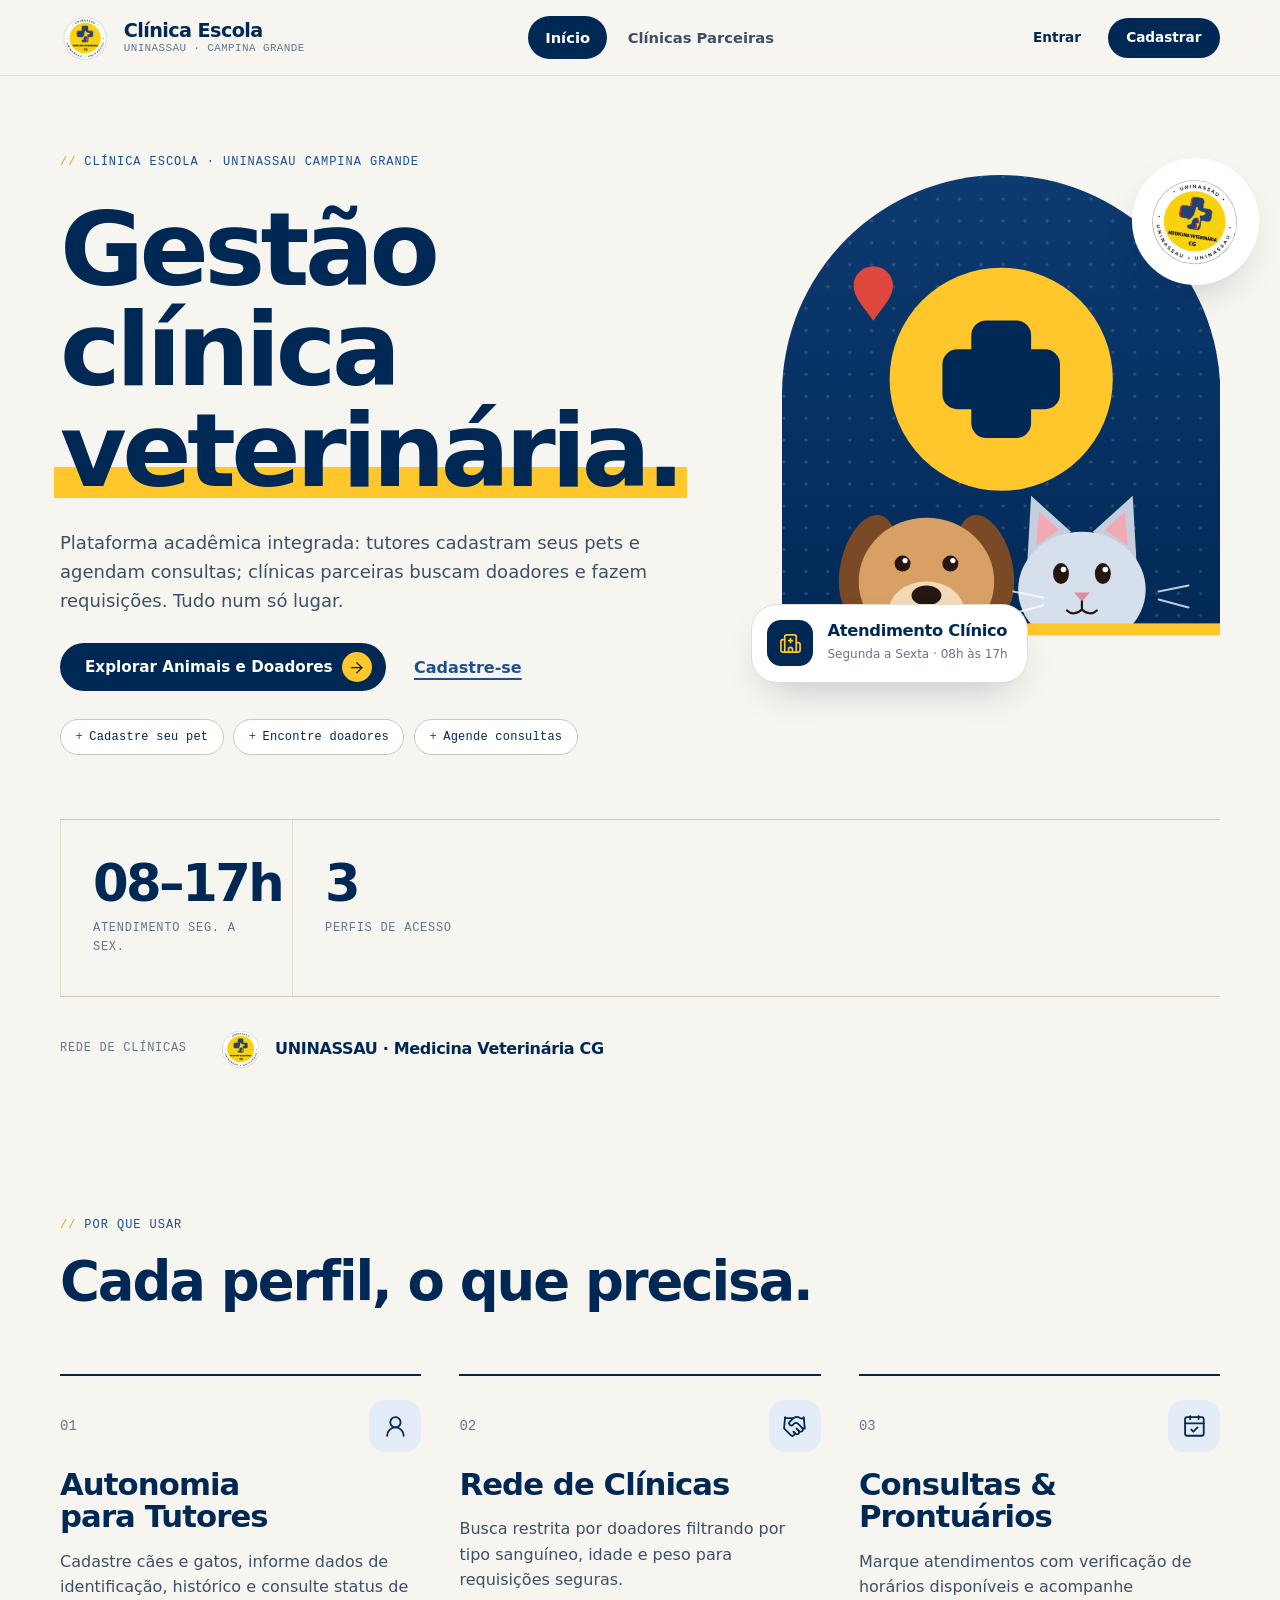
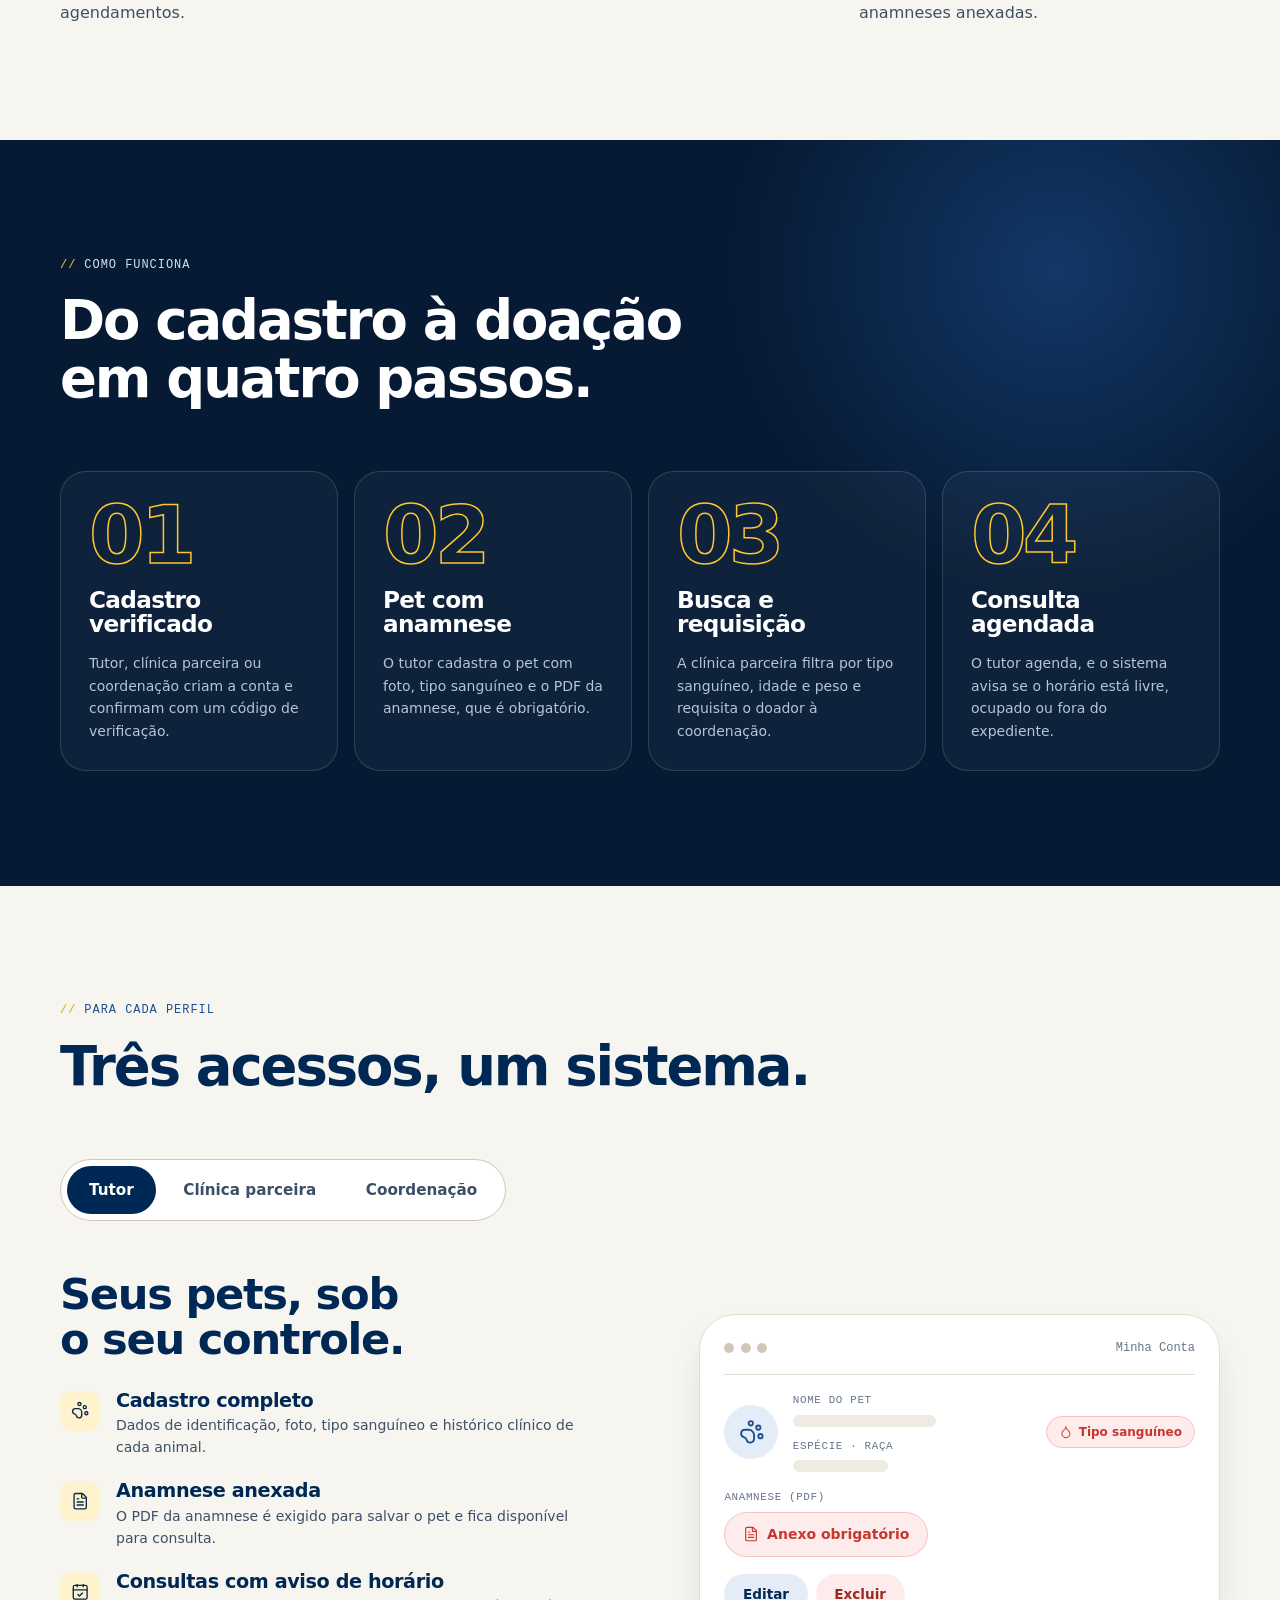
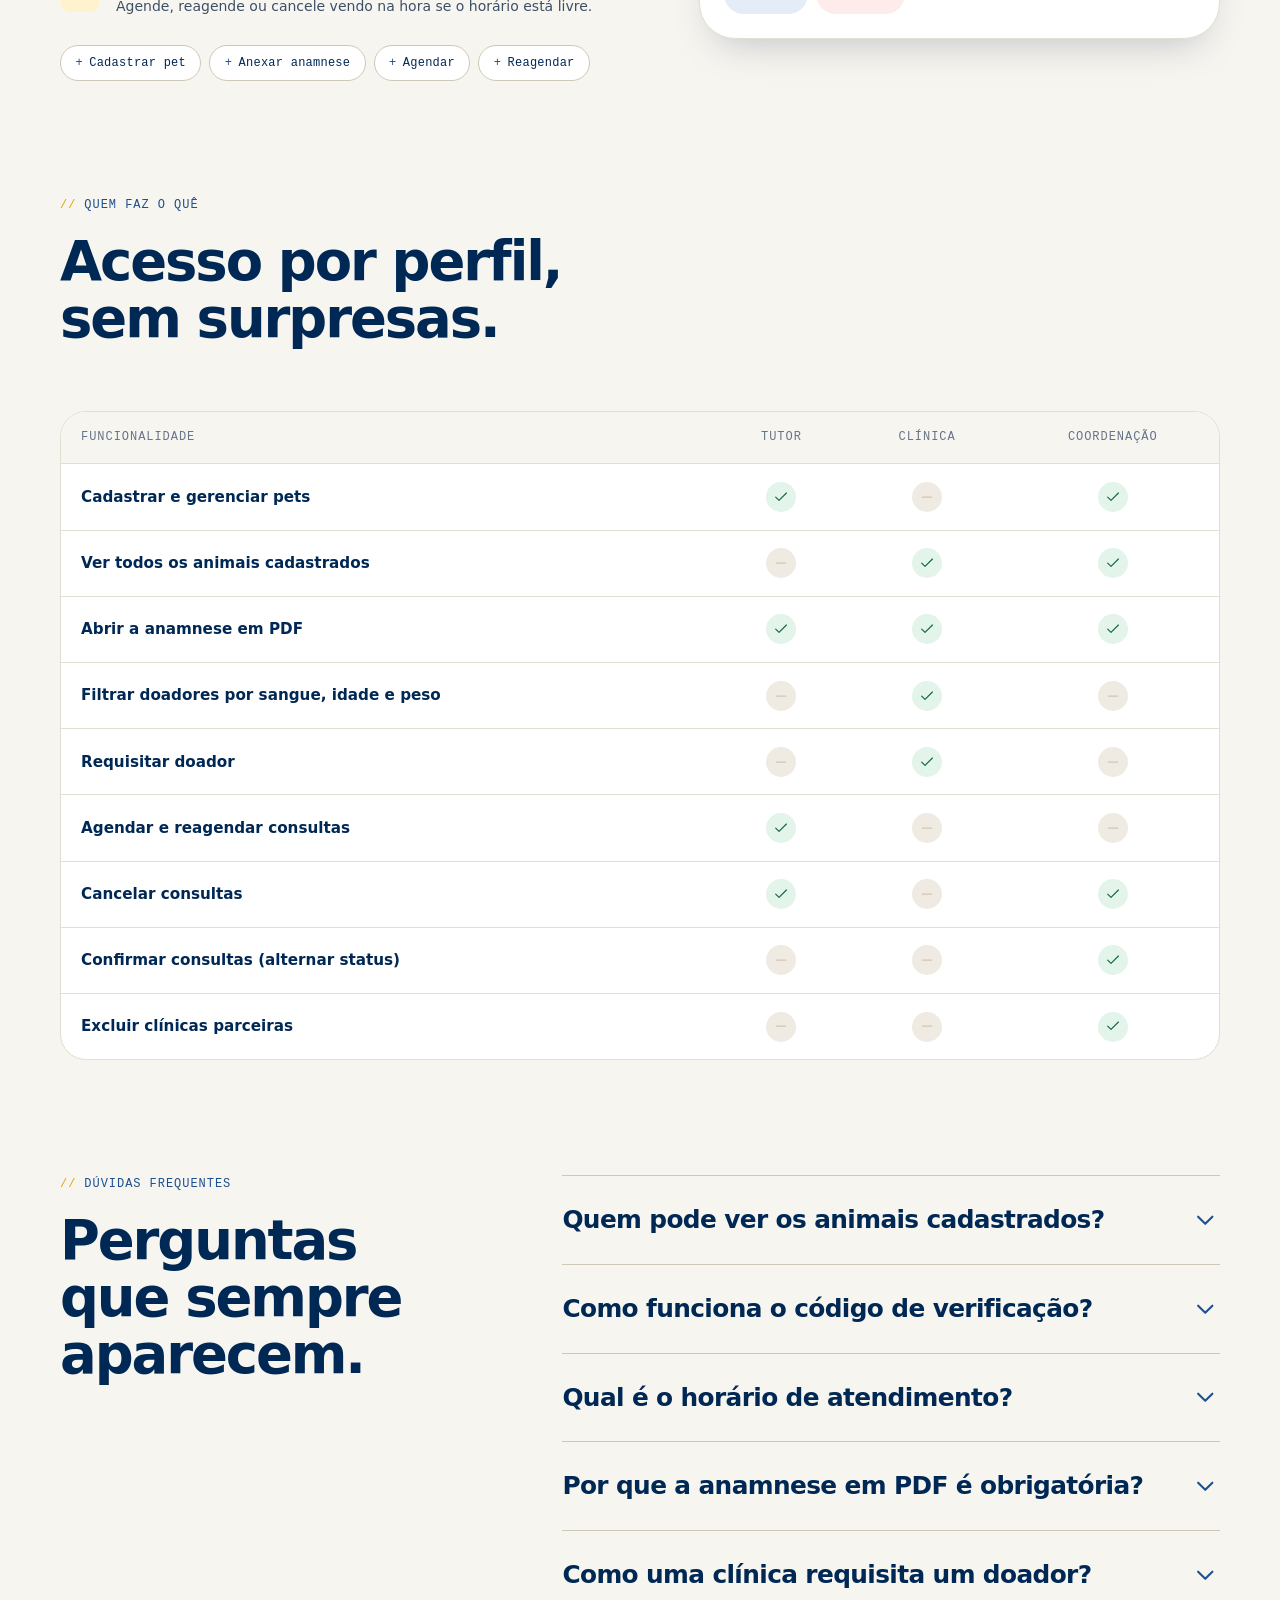
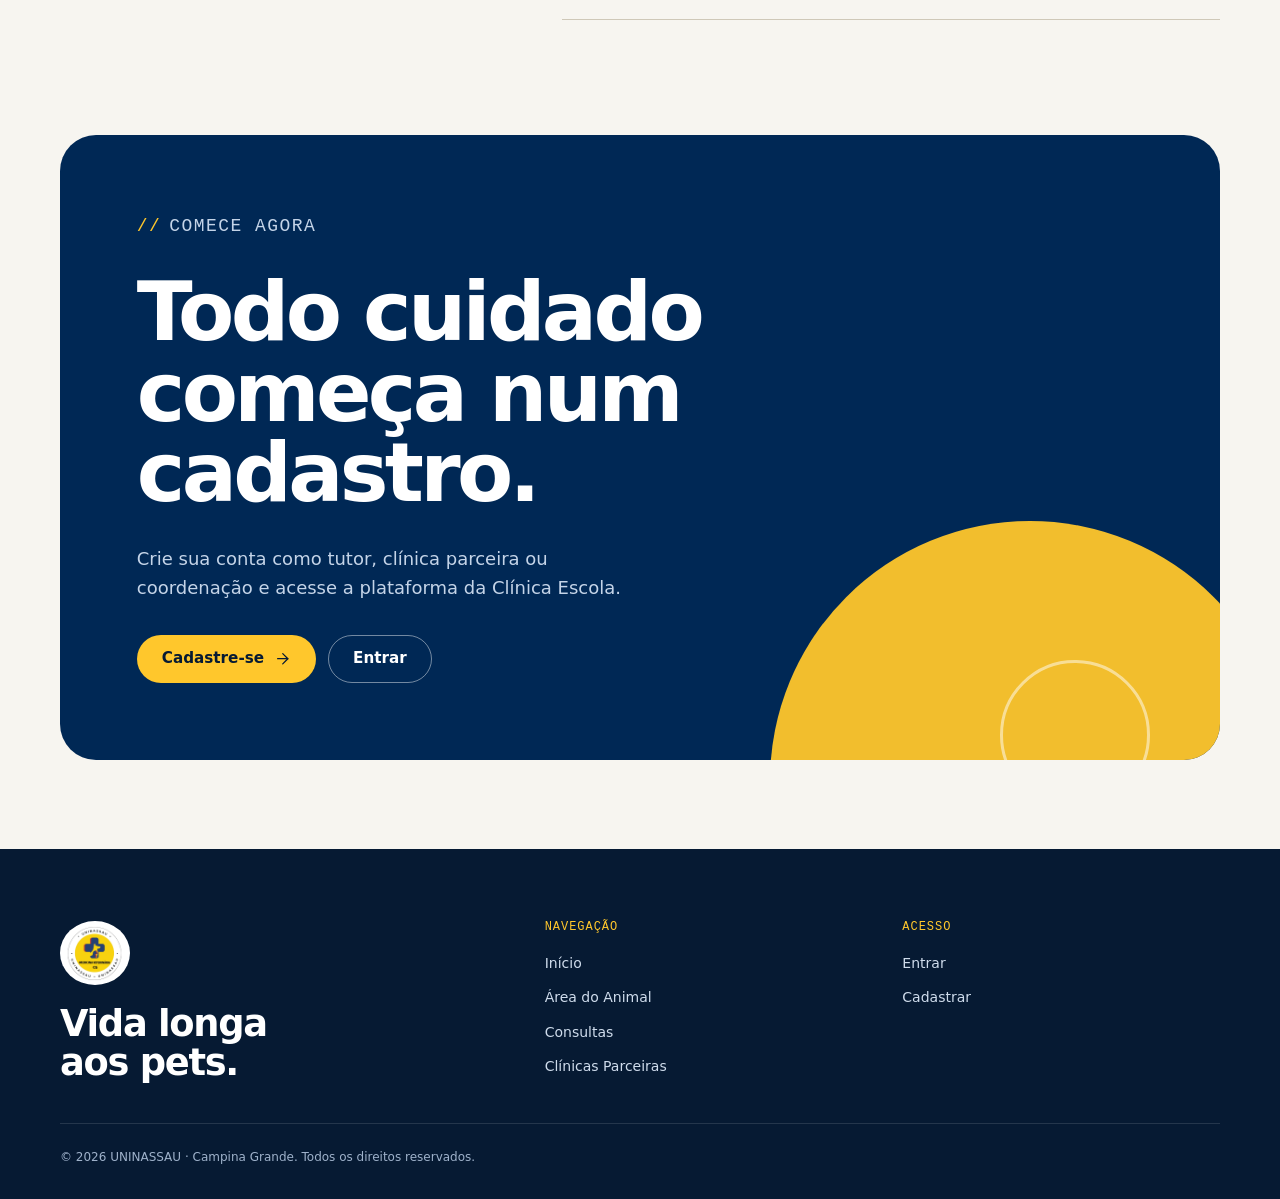
==== Hemo_vet2.0/index.html @ 92ac3ccb "commit definitivo de desing desing definitivo" ====
<!DOCTYPE html>
<html lang="pt-BR">
<head>
    <meta charset="UTF-8">
    <meta name="viewport" content="width=device-width, initial-scale=1.0">
    <title>Clínica Escola UNINASSAU · Gestão Clínica Veterinária</title>
    <meta name="description" content="Plataforma acadêmica da Clínica Escola UNINASSAU Campina Grande: cadastro de pets, rede de doadores, clínicas parceiras e consultas.">
    <link rel="icon" href="assets/logo-clinica.png" type="image/png">
    <link rel="preload" href="fonts/bricolage-grotesque-latin-wght-normal.woff2" as="font" type="font/woff2" crossorigin>
    <link rel="preload" href="fonts/figtree-latin-wght-normal.woff2" as="font" type="font/woff2" crossorigin>
    <link rel="stylesheet" href="css/tokens.css">
    <link rel="stylesheet" href="css/base.css">
    <link rel="stylesheet" href="css/components.css">
    <link rel="stylesheet" href="css/pages.css">
</head>
<body>
<svg xmlns="http://www.w3.org/2000/svg" class="sprite" aria-hidden="true" focusable="false" style="position:absolute;width:0;height:0;overflow:hidden">
<symbol id="i-menu" viewBox="0 0 24 24"><path d="M4 5h16" /> <path d="M4 12h16" /> <path d="M4 19h16" /></symbol>
<symbol id="i-x" viewBox="0 0 24 24"><path d="M18 6 6 18" /> <path d="m6 6 12 12" /></symbol>
<symbol id="i-arrow-right" viewBox="0 0 24 24"><path d="M5 12h14" /> <path d="m12 5 7 7-7 7" /></symbol>
<symbol id="i-arrow-up-right" viewBox="0 0 24 24"><path d="M7 7h10v10" /> <path d="M7 17 17 7" /></symbol>
<symbol id="i-user-round" viewBox="0 0 24 24"><circle cx="12" cy="8" r="5" /> <path d="M20 21a8 8 0 0 0-16 0" /></symbol>
<symbol id="i-paw-print" viewBox="0 0 24 24"><circle cx="11" cy="4" r="2" /> <circle cx="18" cy="8" r="2" /> <circle cx="20" cy="16" r="2" /> <path d="M9 10a5 5 0 0 1 5 5v3.5a3.5 3.5 0 0 1-6.84 1.045Q6.52 17.48 4.46 16.84A3.5 3.5 0 0 1 5.5 10Z" /></symbol>
<symbol id="i-droplet" viewBox="0 0 24 24"><path d="M12 22a7 7 0 0 0 7-7c0-2-1-3.9-3-5.5s-3.5-4-4-6.5c-.5 2.5-2 4.9-4 6.5C6 11.1 5 13 5 15a7 7 0 0 0 7 7z" /></symbol>
<symbol id="i-calendar-check" viewBox="0 0 24 24"><path d="M8 2v3" /> <path d="M16 2v3" /> <rect x="3" y="3" width="18" height="18" rx="2" /> <path d="M3 9h18" /> <path d="m9 15 2 2 4-4" /></symbol>
<symbol id="i-calendar-plus" viewBox="0 0 24 24"><path d="M16 18h6" /> <path d="M16 2v3" /> <path d="M19 15v6" /> <path d="M21 11.5V5a2 2 0 00-2-2H5a2 2 0 00-2 2v14a2 2 0 002 2h8.3" /> <path d="M3 9h18" /> <path d="M8 2v3" /></symbol>
<symbol id="i-calendar-x" viewBox="0 0 24 24"><path d="M8 2v3" /> <path d="M16 2v3" /> <rect x="3" y="3" width="18" height="18" rx="2" /> <path d="M3 9h18" /> <path d="m14 13-4 4" /> <path d="m10 13 4 4" /></symbol>
<symbol id="i-clock" viewBox="0 0 24 24"><circle cx="12" cy="12" r="10" /> <path d="M12 6v6l4 2" /></symbol>
<symbol id="i-circle-check" viewBox="0 0 24 24"><circle cx="12" cy="12" r="10" /> <path d="m16 9-5.5 5.5L8 12" /></symbol>
<symbol id="i-triangle-alert" viewBox="0 0 24 24"><path d="m21.73 18-8-14a2 2 0 0 0-3.48 0l-8 14A2 2 0 0 0 4 21h16a2 2 0 0 0 1.73-3" /> <path d="M12 9v4" /> <path d="M12 17h.01" /></symbol>
<symbol id="i-file-text" viewBox="0 0 24 24"><path d="M6 22a2 2 0 0 1-2-2V4a2 2 0 0 1 2-2h8a2.4 2.4 0 0 1 1.704.706l3.588 3.588A2.4 2.4 0 0 1 20 8v12a2 2 0 0 1-2 2z" /> <path d="M14 2v5a1 1 0 0 0 1 1h5" /> <path d="M10 9H8" /> <path d="M16 13H8" /> <path d="M16 17H8" /></symbol>
<symbol id="i-search" viewBox="0 0 24 24"><path d="m21 21-4.34-4.34" /> <circle cx="11" cy="11" r="8" /></symbol>
<symbol id="i-send" viewBox="0 0 24 24"><path d="M14.536 21.686a.5.5 0 0 0 .937-.024l6.5-19a.496.496 0 0 0-.635-.635l-19 6.5a.5.5 0 0 0-.024.937l7.93 3.18a2 2 0 0 1 1.112 1.11z" /> <path d="m21.854 2.147-10.94 10.939" /></symbol>
<symbol id="i-plus" viewBox="0 0 24 24"><path d="M5 12h14" /> <path d="M12 5v14" /></symbol>
<symbol id="i-trash-2" viewBox="0 0 24 24"><path d="M10 11v6" /> <path d="M14 11v6" /> <path d="M19 6v14a2 2 0 0 1-2 2H7a2 2 0 0 1-2-2V6" /> <path d="M3 6h18" /> <path d="M8 6V4a2 2 0 0 1 2-2h4a2 2 0 0 1 2 2v2" /></symbol>
<symbol id="i-pencil" viewBox="0 0 24 24"><path d="M21.174 6.812a1 1 0 0 0-3.986-3.987L3.842 16.174a2 2 0 0 0-.5.83l-1.321 4.352a.5.5 0 0 0 .623.622l4.353-1.32a2 2 0 0 0 .83-.497z" /> <path d="m15 5 4 4" /></symbol>
<symbol id="i-building-2" viewBox="0 0 24 24"><path d="M10 12h4" /> <path d="M10 8h4" /> <path d="M14 21v-3a2 2 0 0 0-4 0v3" /> <path d="M6 10H4a2 2 0 0 0-2 2v7a2 2 0 0 0 2 2h16a2 2 0 0 0 2-2V9a2 2 0 0 0-2-2h-2" /> <path d="M6 21V5a2 2 0 0 1 2-2h8a2 2 0 0 1 2 2v16" /></symbol>
<symbol id="i-stethoscope" viewBox="0 0 24 24"><path d="M11 2v2" /> <path d="M5 2v2" /> <path d="M5 3H4a2 2 0 0 0-2 2v4a6 6 0 0 0 12 0V5a2 2 0 0 0-2-2h-1" /> <path d="M8 15a6 6 0 0 0 12 0v-3" /> <circle cx="20" cy="10" r="2" /></symbol>
<symbol id="i-shield-check" viewBox="0 0 24 24"><path d="M20 13c0 5-3.5 7.5-7.66 8.95a1 1 0 0 1-.67-.01C7.5 20.5 4 18 4 13V6a1 1 0 0 1 1-1c2 0 4.5-1.2 6.24-2.72a1.17 1.17 0 0 1 1.52 0C14.51 3.81 17 5 19 5a1 1 0 0 1 1 1z" /> <path d="m9 12 2 2 4-4" /></symbol>
<symbol id="i-lock" viewBox="0 0 24 24"><rect width="18" height="11" x="3" y="11" rx="2" ry="2" /> <path d="M7 11V7a5 5 0 0 1 10 0v4" /></symbol>
<symbol id="i-info" viewBox="0 0 24 24"><circle cx="12" cy="12" r="10" /> <path d="M12 16v-4" /> <path d="M12 8h.01" /></symbol>
<symbol id="i-map-pin" viewBox="0 0 24 24"><path d="M20 10c0 4.993-5.539 10.193-7.399 11.799a1 1 0 0 1-1.202 0C9.539 20.193 4 14.993 4 10a8 8 0 0 1 16 0" /> <circle cx="12" cy="10" r="3" /></symbol>
<symbol id="i-phone" viewBox="0 0 24 24"><path d="M13.832 16.568a1 1 0 0 0 1.213-.303l.355-.465A2 2 0 0 1 17 15h3a2 2 0 0 1 2 2v3a2 2 0 0 1-2 2A18 18 0 0 1 2 4a2 2 0 0 1 2-2h3a2 2 0 0 1 2 2v3a2 2 0 0 1-.8 1.6l-.468.351a1 1 0 0 0-.292 1.233 14 14 0 0 0 6.392 6.384" /></symbol>
<symbol id="i-mail" viewBox="0 0 24 24"><path d="m22 7-8.991 5.727a2 2 0 0 1-2.009 0L2 7" /> <rect x="2" y="4" width="20" height="16" rx="2" /></symbol>
<symbol id="i-id-card" viewBox="0 0 24 24"><path d="M13 19a4 4 0 00-8 0" /> <path d="M16 10h2" /> <path d="M16 14h2" /> <circle cx="9" cy="12" r="3" /> <rect x="2" y="5" width="20" height="14" rx="2" /></symbol>
<symbol id="i-test-tube" viewBox="0 0 24 24"><path d="M14.5 2v17.5c0 1.4-1.1 2.5-2.5 2.5c-1.4 0-2.5-1.1-2.5-2.5V2" /> <path d="M8.5 2h7" /> <path d="M14.5 16h-5" /></symbol>
<symbol id="i-clipboard-list" viewBox="0 0 24 24"><rect width="8" height="4" x="8" y="2" rx="1" ry="1" /> <path d="M16 4h2a2 2 0 0 1 2 2v14a2 2 0 0 1-2 2H6a2 2 0 0 1-2-2V6a2 2 0 0 1 2-2h2" /> <path d="M12 11h4" /> <path d="M12 16h4" /> <path d="M8 11h.01" /> <path d="M8 16h.01" /></symbol>
<symbol id="i-check" viewBox="0 0 24 24"><path d="M20 6 9 17l-5-5" /></symbol>
<symbol id="i-chevron-down" viewBox="0 0 24 24"><path d="m6 9 6 6 6-6" /></symbol>
<symbol id="i-heart-pulse" viewBox="0 0 24 24"><path d="M2 9.5a5.5 5.5 0 0 1 9.591-3.676.56.56 0 0 0 .818 0A5.49 5.49 0 0 1 22 9.5c0 2.29-1.5 4-3 5.5l-5.492 5.313a2 2 0 0 1-3 .019L5 15c-1.5-1.5-3-3.2-3-5.5" /> <path d="M3.22 13H9.5l.5-1 2 4.5 2-7 1.5 3.5h5.27" /></symbol>
<symbol id="i-handshake" viewBox="0 0 24 24"><path d="m11 17 2 2a1 1 0 1 0 3-3" /> <path d="m14 14 2.5 2.5a1 1 0 1 0 3-3l-3.88-3.88a3 3 0 0 0-4.24 0l-.88.88a1 1 0 1 1-3-3l2.81-2.81a5.79 5.79 0 0 1 7.06-.87l.47.28a2 2 0 0 0 1.42.25L21 4" /> <path d="m21 3 1 11h-2" /> <path d="M3 3 2 14l6.5 6.5a1 1 0 1 0 3-3" /> <path d="M3 4h8" /></symbol>
<symbol id="i-minus" viewBox="0 0 24 24"><path d="M5 12h14" /></symbol>
<symbol id="i-user-round-cog" viewBox="0 0 24 24"><path d="m14.305 19.53.923-.382" /> <path d="m15.228 16.852-.923-.383" /> <path d="m16.852 15.228-.383-.923" /> <path d="m16.852 20.772-.383.924" /> <path d="m19.148 15.228.383-.923" /> <path d="m19.53 21.696-.382-.924" /> <path d="M2 21a8 8 0 0 1 10.434-7.62" /> <path d="m20.772 16.852.924-.383" /> <path d="m20.772 19.148.924.383" /> <circle cx="10" cy="8" r="5" /> <circle cx="18" cy="18" r="3" /></symbol>
<symbol id="i-hospital" viewBox="0 0 24 24"><path d="M12 7v4" /> <path d="M14 21v-3a2 2 0 0 0-4 0v3" /> <path d="M14 9h-4" /> <path d="M18 11h2a2 2 0 0 1 2 2v6a2 2 0 0 1-2 2H4a2 2 0 0 1-2-2v-9a2 2 0 0 1 2-2h2" /> <path d="M18 21V5a2 2 0 0 0-2-2H8a2 2 0 0 0-2 2v16" /></symbol>
</svg>
    <a class="skip-link" href="#conteudo">Ir para o conteúdo</a>

    <!-- ===================== HEADER ===================== -->
    <header class="site-header">
        <div class="container header-inner">
            <button class="brand" onclick="switchTab('home')" aria-label="Clínica Escola UNINASSAU — ir para o início">
                <img src="assets/logo-clinica.png" alt="Logo UNINASSAU Medicina Veterinária CG">
                <span class="brand__text">
                    <strong>Clínica Escola</strong>
                    <small>UNINASSAU · Campina Grande</small>
                </span>
            </button>

            <nav class="main-nav" aria-label="Principal">
                <button onclick="switchTab('home')" id="nav-home" class="nav-btn is-active">Início</button>
                <button onclick="switchTab('animals')" id="nav-animals" class="nav-btn">Área do Animal</button>
                <button onclick="switchTab('tutor-area')" id="nav-tutor-area" class="nav-btn hidden">Minha Conta (Tutor)</button>
                <button onclick="switchTab('appointments')" id="nav-appointments" class="nav-btn">Consultas</button>
                <button onclick="switchTab('clinics')" id="nav-clinics" class="nav-btn">Clínicas Parceiras</button>
            </nav>

            <div class="header-actions">
                <div id="auth-nav-area" class="auth-area">
                    <button onclick="openModal('login-select-modal')" class="btn btn--ghost btn--sm">Entrar</button>
                    <button onclick="openModal('signup-select-modal')" class="btn btn--dark btn--sm auth-signup">Cadastrar</button>
                </div>
                <button onclick="toggleMobileMenu()" class="menu-toggle" aria-label="Abrir menu" aria-controls="mobile-menu">
                    <svg class="icon"><use href="#i-menu"/></svg>
                </button>
            </div>
        </div>

    </header>

    <div id="mobile-menu" class="mobile-menu hidden">
        <button data-tab="home" onclick="switchTab('home'); toggleMobileMenu()" class="mobile-link is-active">Início</button>
        <button data-tab="animals" id="mobile-nav-animals" onclick="switchTab('animals'); toggleMobileMenu()" class="mobile-link">Área do Animal</button>
        <button data-tab="tutor-area" id="mobile-nav-tutor" onclick="switchTab('tutor-area'); toggleMobileMenu()" class="mobile-link hidden">Minha Conta (Tutor)</button>
        <button data-tab="appointments" id="mobile-nav-appointments" onclick="switchTab('appointments'); toggleMobileMenu()" class="mobile-link">Consultas</button>
        <button data-tab="clinics" onclick="switchTab('clinics'); toggleMobileMenu()" class="mobile-link">Clínicas Parceiras</button>
    </div>

    <main id="conteudo">

        <!-- ===================== HOME ===================== -->
        <section id="tab-home" class="tab-content fade-in">

            <div class="hero">
                <div class="container hero__grid">
                    <div class="hero__copy">
                        <p class="eyebrow">Clínica Escola · UNINASSAU Campina Grande</p>
                        <h1 class="display">Gestão clínica <em>veterinária.</em></h1>
                        <p class="lead">Plataforma acadêmica integrada: tutores cadastram seus pets e agendam consultas; clínicas parceiras buscam doadores e fazem requisições. Tudo num só lugar.</p>
                        <div class="hero__actions">
                            <button onclick="switchTab('animals')" class="btn btn--dark">
                                Explorar Animais e Doadores
                                <span class="btn__arrow"><svg class="icon"><use href="#i-arrow-right"/></svg></span>
                            </button>
                            <button onclick="openModal('signup-select-modal')" class="link-btn">Cadastre-se</button>
                        </div>
                        <div class="hero__chips" aria-label="O que você pode fazer">
                            <span class="chip chip--plus">Cadastre seu pet</span>
                            <span class="chip chip--plus">Encontre doadores</span>
                            <span class="chip chip--plus">Agende consultas</span>
                        </div>
                    </div>

                    <div class="hero-art" aria-hidden="true">
                        <svg class="hero-art__svg" viewBox="0 0 440 560" xmlns="http://www.w3.org/2000/svg">
                            <defs>
                                <linearGradient id="g-arch" x1="0" y1="0" x2="0" y2="1">
                                    <stop offset="0" stop-color="#0d3a70"/>
                                    <stop offset="1" stop-color="#002855"/>
                                </linearGradient>
                                <pattern id="p-dots" width="22" height="22" patternUnits="userSpaceOnUse">
                                    <circle cx="2" cy="2" r="1.6" fill="#ffffff" fill-opacity="0.16"/>
                                </pattern>
                                <clipPath id="c-arch"><path d="M0 560V220a220 220 0 0 1 440 0v340z"/></clipPath>
                            </defs>
                            <g clip-path="url(#c-arch)">
                                <rect width="440" height="500" fill="url(#g-arch)"/>
                                <rect width="440" height="500" fill="url(#p-dots)"/>
                                <circle cx="220" cy="205" r="112" fill="#ffc72c"/>
                                <rect x="190" y="146" width="60" height="118" rx="15" fill="#002855"/>
                                <rect x="161" y="175" width="118" height="60" rx="15" fill="#002855"/>
                                <path d="M64 96c-9-14-22-26-22-39a22 22 0 0 1 44 0c0 13-13 25-22 39z" fill="#e0483d" transform="translate(34 60) scale(.9)"/>
                                <!-- cachorro -->
                                <ellipse cx="86" cy="392" rx="27" ry="52" fill="#7a4a26" transform="rotate(14 86 392)"/>
                                <ellipse cx="204" cy="392" rx="27" ry="52" fill="#7a4a26" transform="rotate(-14 204 392)"/>
                                <ellipse cx="145" cy="408" rx="68" ry="64" fill="#d9a066"/>
                                <ellipse cx="145" cy="438" rx="38" ry="30" fill="#f4d9b6"/>
                                <ellipse cx="145" cy="422" rx="15" ry="10" fill="#241610"/>
                                <circle cx="121" cy="390" r="8" fill="#241610"/><circle cx="169" cy="390" r="8" fill="#241610"/>
                                <circle cx="123.5" cy="387" r="2.6" fill="#fff"/><circle cx="171.5" cy="387" r="2.6" fill="#fff"/>
                                <!-- gato -->
                                <path d="M246 392l4-70 40 36z" fill="#c4cedd"/>
                                <path d="M356 392l-4-70-40 36z" fill="#c4cedd"/>
                                <path d="M255 372l3-34 20 18z" fill="#f2a9b4"/>
                                <path d="M347 372l-3-34-20 18z" fill="#f2a9b4"/>
                                <ellipse cx="301" cy="416" rx="64" ry="58" fill="#d6dfec"/>
                                <ellipse cx="280" cy="400" rx="8" ry="10.5" fill="#241610"/><ellipse cx="322" cy="400" rx="8" ry="10.5" fill="#241610"/>
                                <circle cx="282.5" cy="396" r="2.8" fill="#fff"/><circle cx="324.5" cy="396" r="2.8" fill="#fff"/>
                                <path d="M293 419h16l-8 9z" fill="#e58a98"/>
                                <path d="M301 428v8m0 0c-5 5-11 5-15 1m15-1c5 5 11 5 15 1" stroke="#241610" stroke-width="2.2" fill="none" stroke-linecap="round"/>
                                <path d="M262 424l-30-6m30 14l-30 8m146-22l30-6m-30 14l30 8" stroke="#fff" stroke-opacity=".75" stroke-width="2" stroke-linecap="round"/>
                                <!-- balcão -->
                                <rect x="0" y="456" width="440" height="104" fill="#f7f5f0"/>
                                <rect x="0" y="450" width="440" height="12" fill="#ffc72c"/>
                            </g>
                        </svg>
                        <div class="hero-art__seal"><img src="assets/logo-clinica.png" alt=""></div>
                        <div class="hero-art__card">
                            <span class="icon-box"><svg class="icon"><use href="#i-hospital"/></svg></span>
                            <div>
                                <strong>Atendimento Clínico</strong>
                                <span>Segunda a Sexta · 08h às 17h</span>
                            </div>
                        </div>
                    </div>
                </div>
            </div>

            <div class="container">
                <div id="home-stats" class="stats" aria-label="Números da plataforma">
                    <div id="stat-animals" class="stat hidden"><span class="stat__num" data-stat="animals">0</span><span class="stat__label">Animais cadastrados</span></div>
                    <div id="stat-clinics" class="stat hidden"><span class="stat__num" data-stat="clinics">0</span><span class="stat__label">Clínicas parceiras</span></div>
                    <div id="stat-appointments" class="stat hidden"><span class="stat__num" data-stat="appointments">0</span><span class="stat__label">Consultas agendadas</span></div>
                    <div class="stat"><span class="stat__num">08–17h</span><span class="stat__label">Atendimento seg. a sex.</span></div>
                    <div class="stat"><span class="stat__num">3</span><span class="stat__label">Perfis de acesso</span></div>
                </div>

                <div class="partners">
                    <span class="partners__label">Rede de clínicas</span>
                    <div id="home-partners" class="partners__list"></div>
                </div>
            </div>

            <!-- Pilares -->
            <section class="section" aria-labelledby="h-pilares">
                <div class="container">
                    <div class="section-head">
                        <p class="eyebrow">Por que usar</p>
                        <h2 id="h-pilares" class="h2">Cada perfil, o que precisa.</h2>
                    </div>
                    <div class="pillars">
                        <article class="pillar">
                            <div class="pillar__head"><span class="pillar__num">01</span><span class="pillar__icon"><svg class="icon"><use href="#i-user-round"/></svg></span></div>
                            <h3>Autonomia para Tutores</h3>
                            <p>Cadastre cães e gatos, informe dados de identificação, histórico e consulte status de agendamentos.</p>
                        </article>
                        <article class="pillar">
                            <div class="pillar__head"><span class="pillar__num">02</span><span class="pillar__icon"><svg class="icon"><use href="#i-handshake"/></svg></span></div>
                            <h3>Rede de Clínicas</h3>
                            <p>Busca restrita por doadores filtrando por tipo sanguíneo, idade e peso para requisições seguras.</p>
                        </article>
                        <article class="pillar">
                            <div class="pillar__head"><span class="pillar__num">03</span><span class="pillar__icon"><svg class="icon"><use href="#i-calendar-check"/></svg></span></div>
                            <h3>Consultas &amp; Prontuários</h3>
                            <p>Marque atendimentos com verificação de horários disponíveis e acompanhe anamneses anexadas.</p>
                        </article>
                    </div>
                </div>
            </section>

            <!-- Como funciona -->
            <section class="section section--dark" aria-labelledby="h-como">
                <div class="container">
                    <div class="section-head">
                        <p class="eyebrow eyebrow--light">Como funciona</p>
                        <h2 id="h-como" class="h2">Do cadastro à doação em quatro passos.</h2>
                    </div>
                    <div class="steps">
                        <article class="step"><span class="step__num">01</span><h3>Cadastro verificado</h3><p>Tutor, clínica parceira ou coordenação criam a conta e confirmam com um código de verificação.</p></article>
                        <article class="step"><span class="step__num">02</span><h3>Pet com anamnese</h3><p>O tutor cadastra o pet com foto, tipo sanguíneo e o PDF da anamnese, que é obrigatório.</p></article>
                        <article class="step"><span class="step__num">03</span><h3>Busca e requisição</h3><p>A clínica parceira filtra por tipo sanguíneo, idade e peso e requisita o doador à coordenação.</p></article>
                        <article class="step"><span class="step__num">04</span><h3>Consulta agendada</h3><p>O tutor agenda, e o sistema avisa se o horário está livre, ocupado ou fora do expediente.</p></article>
                    </div>
                </div>
            </section>

            <!-- Perfis -->
            <section class="section" aria-labelledby="h-perfis">
                <div class="container">
                    <div class="section-head">
                        <p class="eyebrow">Para cada perfil</p>
                        <h2 id="h-perfis" class="h2">Três acessos, um sistema.</h2>
                    </div>
                    <div class="tabs" role="tablist" aria-label="Perfis de acesso">
                        <button role="tab" id="ptab-tutor" aria-selected="true" aria-controls="ppanel-tutor" class="tab" onclick="selectProfileTab('tutor')">Tutor</button>
                        <button role="tab" id="ptab-clinic" aria-selected="false" aria-controls="ppanel-clinic" class="tab" onclick="selectProfileTab('clinic')">Clínica parceira</button>
                        <button role="tab" id="ptab-admin" aria-selected="false" aria-controls="ppanel-admin" class="tab" onclick="selectProfileTab('admin')">Coordenação</button>
                    </div>

                    <div id="ppanel-tutor" role="tabpanel" aria-labelledby="ptab-tutor" class="profile-panel">
                        <div class="profile-panel__copy">
                            <h3>Seus pets, sob o seu controle.</h3>
                            <div class="benefits">
                                <div class="benefit"><span class="icon-box"><svg class="icon"><use href="#i-paw-print"/></svg></span><h4>Cadastro completo</h4><p>Dados de identificação, foto, tipo sanguíneo e histórico clínico de cada animal.</p></div>
                                <div class="benefit"><span class="icon-box"><svg class="icon"><use href="#i-file-text"/></svg></span><h4>Anamnese anexada</h4><p>O PDF da anamnese é exigido para salvar o pet e fica disponível para consulta.</p></div>
                                <div class="benefit"><span class="icon-box"><svg class="icon"><use href="#i-calendar-check"/></svg></span><h4>Consultas com aviso de horário</h4><p>Agende, reagende ou cancele vendo na hora se o horário está livre.</p></div>
                            </div>
                            <div class="panel-chips"><span class="chip chip--plus">Cadastrar pet</span><span class="chip chip--plus">Anexar anamnese</span><span class="chip chip--plus">Agendar</span><span class="chip chip--plus">Reagendar</span></div>
                        </div>
                        <div class="mock" aria-hidden="true">
                            <div class="mock__bar"><i></i><i></i><i></i><span>Minha Conta</span></div>
                            <div class="mock__row"><span class="mock__avatar"><svg class="icon"><use href="#i-paw-print"/></svg></span>
                                <div class="mock__fields" style="flex:1"><div class="mock__field"><small>Nome do pet</small><div class="sk sk--60"></div></div><div class="mock__field"><small>Espécie · Raça</small><div class="sk sk--40"></div></div></div>
                                <span class="blood-seal"><svg class="icon"><use href="#i-droplet"/></svg> Tipo sanguíneo</span>
                            </div>
                            <div class="mock__field"><small>Anamnese (PDF)</small><span class="pdf-link" style="justify-self:start"><svg class="icon"><use href="#i-file-text"/></svg> Anexo obrigatório</span></div>
                            <div class="mock__split"><span class="btn btn--soft btn--sm">Editar</span><span class="btn btn--danger-soft btn--sm">Excluir</span></div>
                        </div>
                    </div>

                    <div id="ppanel-clinic" role="tabpanel" aria-labelledby="ptab-clinic" class="profile-panel hidden">
                        <div class="profile-panel__copy">
                            <h3>Doadores certos, na hora certa.</h3>
                            <div class="benefits">
                                <div class="benefit"><span class="icon-box"><svg class="icon"><use href="#i-search"/></svg></span><h4>Busca restrita</h4><p>Filtros por tipo sanguíneo, idade e peso, disponíveis só para clínicas logadas.</p></div>
                                <div class="benefit"><span class="icon-box"><svg class="icon"><use href="#i-clipboard-list"/></svg></span><h4>Anamnese à vista</h4><p>Abra o PDF da anamnese e veja última coleta e volume doado.</p></div>
                                <div class="benefit"><span class="icon-box"><svg class="icon"><use href="#i-send"/></svg></span><h4>Requisição direta</h4><p>Envie a requisição de doador à coordenação e acompanhe as últimas no portal.</p></div>
                            </div>
                            <div class="panel-chips"><span class="chip chip--plus">Filtrar doadores</span><span class="chip chip--plus">Ver anamnese</span><span class="chip chip--plus">Requisitar doador</span></div>
                        </div>
                        <div class="mock" aria-hidden="true">
                            <div class="mock__bar"><i></i><i></i><i></i><span>Área do Animal</span></div>
                            <div class="mock__split"><span class="chip chip--sky">Tipo Sanguíneo</span><span class="chip chip--sky">Idade</span><span class="chip chip--sky">Peso</span></div>
                            <div class="mock__row"><span class="mock__avatar"><svg class="icon"><use href="#i-paw-print"/></svg></span>
                                <div class="mock__fields" style="flex:1"><div class="sk sk--60"></div><div class="sk sk--40"></div></div>
                                <span class="blood-seal"><svg class="icon"><use href="#i-droplet"/></svg> DEA</span></div>
                            <span class="btn btn--dark btn--block">Requisitar Doador para este Animal</span>
                        </div>
                    </div>

                    <div id="ppanel-admin" role="tabpanel" aria-labelledby="ptab-admin" class="profile-panel hidden">
                        <div class="profile-panel__copy">
                            <h3>A clínica inteira numa tela.</h3>
                            <div class="benefits">
                                <div class="benefit"><span class="icon-box"><svg class="icon"><use href="#i-stethoscope"/></svg></span><h4>Visão completa</h4><p>Todos os animais cadastrados, com edição e exclusão.</p></div>
                                <div class="benefit"><span class="icon-box"><svg class="icon"><use href="#i-calendar-check"/></svg></span><h4>Agenda sob controle</h4><p>Alterne o status entre Pendente e Confirmado e cancele consultas.</p></div>
                                <div class="benefit"><span class="icon-box"><svg class="icon"><use href="#i-building-2"/></svg></span><h4>Rede de clínicas</h4><p>Acompanhe as clínicas parceiras e remova as que saírem da rede.</p></div>
                            </div>
                            <div class="panel-chips"><span class="chip chip--plus">Gerir animais</span><span class="chip chip--plus">Confirmar consultas</span><span class="chip chip--plus">Gerir clínicas</span></div>
                        </div>
                        <div class="mock" aria-hidden="true">
                            <div class="mock__bar"><i></i><i></i><i></i><span>Consultas Clínicas</span></div>
                            <div class="mock__list">
                                <div class="mock__list-row"><div class="mock__fields" style="width:70%"><div class="sk sk--80"></div><div class="sk sk--40"></div></div><span class="badge badge--ok">Confirmado</span></div>
                                <div class="mock__list-row"><div class="mock__fields" style="width:70%"><div class="sk sk--60"></div><div class="sk sk--40"></div></div><span class="badge badge--warn">Pendente</span></div>
                            </div>
                            <div class="mock__split"><span class="btn btn--soft btn--sm">Alternar Status</span><span class="btn btn--danger-soft btn--sm">Cancelar</span></div>
                        </div>
                    </div>
                </div>
            </section>

            <!-- Matriz de permissões -->
            <section class="section" style="padding-top:0" aria-labelledby="h-matriz">
                <div class="container">
                    <div class="section-head">
                        <p class="eyebrow">Quem faz o quê</p>
                        <h2 id="h-matriz" class="h2">Acesso por perfil, sem surpresas.</h2>
                    </div>
                    <div class="table-card">
                        <div class="table-scroll">
                            <table class="data-table matrix">
                                <thead><tr><th>Funcionalidade</th><th>Tutor</th><th>Clínica</th><th>Coordenação</th></tr></thead>
                                <tbody>
                                    <tr><td>Cadastrar e gerenciar pets</td><td><span class="yes"><svg class="icon"><use href="#i-check"/></svg></span></td><td><span class="no"><svg class="icon"><use href="#i-minus"/></svg></span></td><td><span class="yes"><svg class="icon"><use href="#i-check"/></svg></span></td></tr>
                                    <tr><td>Ver todos os animais cadastrados</td><td><span class="no"><svg class="icon"><use href="#i-minus"/></svg></span></td><td><span class="yes"><svg class="icon"><use href="#i-check"/></svg></span></td><td><span class="yes"><svg class="icon"><use href="#i-check"/></svg></span></td></tr>
                                    <tr><td>Abrir a anamnese em PDF</td><td><span class="yes"><svg class="icon"><use href="#i-check"/></svg></span></td><td><span class="yes"><svg class="icon"><use href="#i-check"/></svg></span></td><td><span class="yes"><svg class="icon"><use href="#i-check"/></svg></span></td></tr>
                                    <tr><td>Filtrar doadores por sangue, idade e peso</td><td><span class="no"><svg class="icon"><use href="#i-minus"/></svg></span></td><td><span class="yes"><svg class="icon"><use href="#i-check"/></svg></span></td><td><span class="no"><svg class="icon"><use href="#i-minus"/></svg></span></td></tr>
                                    <tr><td>Requisitar doador</td><td><span class="no"><svg class="icon"><use href="#i-minus"/></svg></span></td><td><span class="yes"><svg class="icon"><use href="#i-check"/></svg></span></td><td><span class="no"><svg class="icon"><use href="#i-minus"/></svg></span></td></tr>
                                    <tr><td>Agendar e reagendar consultas</td><td><span class="yes"><svg class="icon"><use href="#i-check"/></svg></span></td><td><span class="no"><svg class="icon"><use href="#i-minus"/></svg></span></td><td><span class="no"><svg class="icon"><use href="#i-minus"/></svg></span></td></tr>
                                    <tr><td>Cancelar consultas</td><td><span class="yes"><svg class="icon"><use href="#i-check"/></svg></span></td><td><span class="no"><svg class="icon"><use href="#i-minus"/></svg></span></td><td><span class="yes"><svg class="icon"><use href="#i-check"/></svg></span></td></tr>
                                    <tr><td>Confirmar consultas (alternar status)</td><td><span class="no"><svg class="icon"><use href="#i-minus"/></svg></span></td><td><span class="no"><svg class="icon"><use href="#i-minus"/></svg></span></td><td><span class="yes"><svg class="icon"><use href="#i-check"/></svg></span></td></tr>
                                    <tr><td>Excluir clínicas parceiras</td><td><span class="no"><svg class="icon"><use href="#i-minus"/></svg></span></td><td><span class="no"><svg class="icon"><use href="#i-minus"/></svg></span></td><td><span class="yes"><svg class="icon"><use href="#i-check"/></svg></span></td></tr>
                                </tbody>
                            </table>
                        </div>
                    </div>
                </div>
            </section>

            <!-- FAQ -->
            <section class="section" style="padding-top:0" aria-labelledby="h-faq">
                <div class="container faq-layout">
                    <div class="section-head">
                        <p class="eyebrow">Dúvidas frequentes</p>
                        <h2 id="h-faq" class="h2">Perguntas que sempre aparecem.</h2>
                    </div>
                    <div class="faq">
                        <details><summary>Quem pode ver os animais cadastrados? <svg class="icon"><use href="#i-chevron-down"/></svg></summary><p>Coordenação e clínicas parceiras logadas veem todos os animais. O tutor acessa apenas os próprios pets, na aba Minha Conta.</p></details>
                        <details><summary>Como funciona o código de verificação? <svg class="icon"><use href="#i-chevron-down"/></svg></summary><p>O cadastro tem duas etapas: você preenche os dados e o sistema gera um código de 6 dígitos, exibido na própria tela. Digite o código para confirmar a conta.</p></details>
                        <details><summary>Qual é o horário de atendimento? <svg class="icon"><use href="#i-chevron-down"/></svg></summary><p>De segunda a sexta, das 08h às 17h. Fins de semana não têm atendimento, horários já ocupados são bloqueados e horários fora do expediente recebem um aviso.</p></details>
                        <details><summary>Por que a anamnese em PDF é obrigatória? <svg class="icon"><use href="#i-chevron-down"/></svg></summary><p>O sistema exige o arquivo para salvar o pet. Depois de anexado, ele fica disponível para visualização pela coordenação e pelas clínicas parceiras.</p></details>
                        <details><summary>Como uma clínica requisita um doador? <svg class="icon"><use href="#i-chevron-down"/></svg></summary><p>Logada, a clínica abre a Área do Animal e usa o botão de requisição no card do animal, ou o portal em Clínicas Parceiras. A requisição segue para a coordenação e as últimas ficam listadas no portal.</p></details>
                    </div>
                </div>
            </section>

            <!-- CTA final -->
            <section class="container" style="padding-bottom: clamp(3rem, 7vw, 6rem)" aria-label="Comece agora">
                <div class="cta">
                    <p class="eyebrow eyebrow--light">Comece agora</p>
                    <h2>Todo cuidado começa num cadastro.</h2>
                    <p>Crie sua conta como tutor, clínica parceira ou coordenação e acesse a plataforma da Clínica Escola.</p>
                    <div class="cta__actions">
                        <button onclick="openModal('signup-select-modal')" class="btn btn--yellow">Cadastre-se <svg class="icon"><use href="#i-arrow-right"/></svg></button>
                        <button onclick="openModal('login-select-modal')" class="btn btn--outline-light">Entrar</button>
                    </div>
                </div>
            </section>
        </section>

        <!-- ===================== ÁREA DO ANIMAL ===================== -->
        <section id="tab-animals" class="tab-content page hidden fade-in">
            <div class="container">
                <div class="page-head">
                    <div class="page-head__text">
                        <p class="eyebrow">Área do Animal</p>
                        <h2>Área Geral do Animal &amp; Doadores</h2>
                        <p>Consulte informações clínicas e doadores com controle de acesso por perfil.</p>
                    </div>
                    <div class="page-head__tools">
                        <div class="search">
                            <svg class="icon"><use href="#i-search"/></svg>
                            <input type="text" id="animal-search" oninput="renderAnimals()" placeholder="Buscar por nome ou espécie..." aria-label="Buscar animal">
                        </div>
                    </div>
                </div>

                <div id="tutor-restricted-banner" class="banner banner--warn hidden">
                    <div class="banner__text">
                        <svg class="icon icon--lg"><use href="#i-lock"/></svg>
                        <div>
                            <h3>Acesso Restrito a Outros Pets</h3>
                            <p>Tutores não possuem acesso ao cadastro de animais de terceiros. Gerencie exclusivamente os seus animais na sua aba privativa.</p>
                        </div>
                    </div>
                    <button onclick="switchTab('tutor-area')" class="btn btn--dark btn--sm">Ir para Minha Conta (Tutor)</button>
                </div>

                <div id="clinic-filters-panel" class="filters hidden">
                    <div class="filters__head">
                        <span class="chip chip--solid">Filtros Restritos para Clínica Parceira</span>
                        <button onclick="clearClinicFilters()" class="link-btn">Limpar Filtros</button>
                    </div>
                    <div class="filters__grid">
                        <div>
                            <label for="clinic-filter-blood">Tipo Sanguíneo</label>
                            <select id="clinic-filter-blood" onchange="renderAnimals()">
                                <option value="">Todos os Tipos Sanguíneos</option>
                                <option value="DEA 1.1 Positivo">DEA 1.1 Positivo</option>
                                <option value="DEA 1.1 Negativo">DEA 1.1 Negativo</option>
                                <option value="DEA 4 Negativo">DEA 4 Negativo</option>
                                <option value="Tipo A">Tipo A (Felino)</option>
                                <option value="Tipo B">Tipo B (Felino)</option>
                            </select>
                        </div>
                        <div>
                            <label for="clinic-filter-age">Idade</label>
                            <input type="text" id="clinic-filter-age" oninput="renderAnimals()" placeholder="Ex: 3 anos">
                        </div>
                        <div>
                            <label for="clinic-filter-weight">Peso</label>
                            <input type="text" id="clinic-filter-weight" oninput="renderAnimals()" placeholder="Ex: 30 kg">
                        </div>
                    </div>
                </div>

                <div id="tutor-notice-banner" class="banner">
                    <div class="banner__text">
                        <svg class="icon"><use href="#i-info"/></svg>
                        <span>Faça login como Tutor para acessar sua aba exclusiva de gerenciamento de pets e agendamentos.</span>
                    </div>
                    <button onclick="openModal('login-select-modal')" class="link-btn">Entrar / Cadastrar</button>
                </div>

                <div id="animals-grid" class="card-grid"></div>
            </div>
        </section>

        <!-- ===================== MINHA CONTA (TUTOR) ===================== -->
        <section id="tab-tutor-area" class="tab-content page hidden fade-in">
            <div class="container">
                <div class="profile-card">
                    <div class="profile-card__who">
                        <span class="profile-card__avatar"><svg class="icon"><use href="#i-user-round"/></svg></span>
                        <div>
                            <span class="chip chip--sky">Painel Exclusivo do Tutor</span>
                            <h2 id="tutor-profile-name">Nome do Tutor</h2>
                            <p id="tutor-profile-email">tutor@email.com</p>
                        </div>
                    </div>
                    <button onclick="openAnimalModal()" class="btn btn--dark"><svg class="icon"><use href="#i-plus"/></svg> Cadastrar Novo Pet</button>
                </div>

                <div class="list-head">
                    <h3>Meus Pets Cadastrados</h3>
                    <span id="tutor-pets-count" class="count-pill">0 pets</span>
                </div>
                <div id="tutor-pets-grid" class="card-grid"></div>
            </div>
        </section>

        <!-- ===================== CONSULTAS ===================== -->
        <section id="tab-appointments" class="tab-content page hidden fade-in">
            <div class="container">
                <div class="page-head">
                    <div class="page-head__text">
                        <p class="eyebrow">Agenda</p>
                        <h2>Consultas Clínicas</h2>
                        <p>Agende, cancele ou reagende horários de atendimento veterinário.</p>
                    </div>
                    <button onclick="openAppointmentModal()" class="btn btn--dark"><svg class="icon"><use href="#i-calendar-plus"/></svg> Agendar Consulta</button>
                </div>

                <div class="table-card">
                    <div class="table-scroll">
                        <table class="data-table">
                            <thead>
                                <tr><th>Animal</th><th>Tutor</th><th>Serviço / Motivo</th><th>Data e Hora</th><th>Status</th><th>Ações</th></tr>
                            </thead>
                            <tbody id="appointments-tbody"></tbody>
                        </table>
                    </div>
                </div>
            </div>
        </section>

        <!-- ===================== CLÍNICAS PARCEIRAS ===================== -->
        <section id="tab-clinics" class="tab-content page hidden fade-in">
            <div class="container">
                <div class="page-head">
                    <div class="page-head__text">
                        <p class="eyebrow">Rede</p>
                        <h2>Clínicas Parceiras</h2>
                        <p>Rede de clínicas cadastradas para requisição de doadores e transferências.</p>
                    </div>
                    <button onclick="openModal('clinic-signup-modal')" class="btn btn--dark"><svg class="icon"><use href="#i-hospital"/></svg> Cadastrar Minha Clínica</button>
                </div>

                <div id="clinic-portal-box" class="portal hidden">
                    <div class="portal__head">
                        <div>
                            <span class="chip chip--dark">Portal da Clínica Parceira</span>
                            <h3 id="logged-clinic-name">Clínica Parceira</h3>
                            <p id="logged-clinic-info" class="portal__info">Acesso Restrito · Visualização de Doadores e Anamneses</p>
                        </div>
                        <button onclick="openClinicContactModal()" class="btn btn--yellow"><svg class="icon"><use href="#i-send"/></svg> Requisitar Doadores</button>
                    </div>
                    <h4 class="portal__sub" style="font-weight:500;letter-spacing:.07em">Requisições de Doadores Enviadas:</h4>
                    <div id="clinic-requests-list" class="request-list"></div>
                </div>

                <div class="card-grid card-grid--wide" id="clinics-grid"></div>
            </div>
        </section>
    </main>

    <!-- ===================== RODAPÉ ===================== -->
    <footer class="site-footer">
        <div class="container">
            <div class="footer-grid">
                <div class="footer-brand">
                    <img src="assets/logo-clinica.png" alt="Logo UNINASSAU Medicina Veterinária CG">
                    <p>Vida longa aos pets.</p>
                </div>
                <div class="footer-col">
                    <h4>Navegação</h4>
                    <ul>
                        <li><button onclick="switchTab('home')">Início</button></li>
                        <li><button onclick="switchTab('animals')">Área do Animal</button></li>
                        <li><button onclick="switchTab('appointments')">Consultas</button></li>
                        <li><button onclick="switchTab('clinics')">Clínicas Parceiras</button></li>
                    </ul>
                </div>
                <div class="footer-col">
                    <h4>Acesso</h4>
                    <ul>
                        <li><button onclick="openModal('login-select-modal')">Entrar</button></li>
                        <li><button onclick="openModal('signup-select-modal')">Cadastrar</button></li>
                    </ul>
                </div>
            </div>
            <p class="footer-bottom">&copy; 2026 UNINASSAU · Campina Grande. Todos os direitos reservados.</p>
        </div>
    </footer>

    <!-- ===================== MODAIS ===================== -->
    <div id="login-select-modal" class="modal hidden" role="dialog" aria-modal="true" aria-labelledby="t-login-select">
        <div class="modal-card">
            <button onclick="closeModal('login-select-modal')" class="modal-close" aria-label="Fechar"><svg class="icon"><use href="#i-x"/></svg></button>
            <div class="modal-head"><h3 id="t-login-select">Selecionar Perfil de Entrada</h3><p>Escolha o seu tipo de acesso.</p></div>
            <div class="role-list">
                <button onclick="closeModal('login-select-modal'); openLoginModalForRole('tutor')" class="role-option">
                    <span class="role-option__icon"><svg class="icon"><use href="#i-user-round"/></svg></span>
                    <div><strong>Tutor</strong><span>Gerencie seus pets.</span></div>
                    <svg class="icon icon--end"><use href="#i-arrow-right"/></svg>
                </button>
                <button onclick="closeModal('login-select-modal'); openLoginModalForRole('admin')" class="role-option">
                    <span class="role-option__icon"><svg class="icon"><use href="#i-stethoscope"/></svg></span>
                    <div><strong>Coordenação / Veterinário</strong><span>Acesso administrativo.</span></div>
                    <svg class="icon icon--end"><use href="#i-arrow-right"/></svg>
                </button>
                <button onclick="closeModal('login-select-modal'); openLoginModalForRole('clinic')" class="role-option">
                    <span class="role-option__icon"><svg class="icon"><use href="#i-hospital"/></svg></span>
                    <div><strong>Clínica Parceira</strong><span>Doadores e requisições.</span></div>
                    <svg class="icon icon--end"><use href="#i-arrow-right"/></svg>
                </button>
            </div>
        </div>
    </div>

    <div id="signup-select-modal" class="modal hidden" role="dialog" aria-modal="true" aria-labelledby="t-signup-select">
        <div class="modal-card">
            <button onclick="closeModal('signup-select-modal')" class="modal-close" aria-label="Fechar"><svg class="icon"><use href="#i-x"/></svg></button>
            <div class="modal-head"><h3 id="t-signup-select">Como deseja se cadastrar?</h3><p>Escolha o perfil para o cadastro.</p></div>
            <div class="role-list">
                <button onclick="closeModal('signup-select-modal'); openModal('signup-modal')" class="role-option">
                    <span class="role-option__icon"><svg class="icon"><use href="#i-user-round"/></svg></span>
                    <div><strong>Sou Tutor</strong><span>Cadastre seus animais.</span></div>
                    <svg class="icon icon--end"><use href="#i-arrow-right"/></svg>
                </button>
                <button onclick="closeModal('signup-select-modal'); openModal('admin-signup-modal')" class="role-option">
                    <span class="role-option__icon"><svg class="icon"><use href="#i-stethoscope"/></svg></span>
                    <div><strong>Coordenação / Veterinário</strong><span>Cadastro institucional.</span></div>
                    <svg class="icon icon--end"><use href="#i-arrow-right"/></svg>
                </button>
                <button onclick="closeModal('signup-select-modal'); openModal('clinic-signup-modal')" class="role-option">
                    <span class="role-option__icon"><svg class="icon"><use href="#i-hospital"/></svg></span>
                    <div><strong>Sou Clínica Parceira</strong><span>Requisições de doadores.</span></div>
                    <svg class="icon icon--end"><use href="#i-arrow-right"/></svg>
                </button>
            </div>
        </div>
    </div>

    <div id="login-modal" class="modal hidden" role="dialog" aria-modal="true" aria-labelledby="login-modal-title">
        <div class="modal-card">
            <button onclick="closeModal('login-modal')" class="modal-close" aria-label="Fechar"><svg class="icon"><use href="#i-x"/></svg></button>
            <div class="modal-head"><h3 id="login-modal-title">Entrar no Sistema</h3><p>Informe suas credenciais.</p></div>
            <form onsubmit="handleLogin(event)" class="form-stack">
                <input type="hidden" id="login-target-role">
                <div><label for="login-email">E-mail</label><input type="email" id="login-email" required placeholder="seu.email@exemplo.com"></div>
                <div><label for="login-password">Senha</label><input type="password" id="login-password" required placeholder="••••••••"></div>
                <button type="submit" class="btn btn--dark btn--block">Entrar</button>
            </form>
        </div>
    </div>

    <div id="signup-modal" class="modal hidden" role="dialog" aria-modal="true" aria-labelledby="t-signup">
        <div class="modal-card">
            <button onclick="closeModal('signup-modal')" class="modal-close" aria-label="Fechar"><svg class="icon"><use href="#i-x"/></svg></button>
            <div class="modal-head"><h3 id="t-signup">Cadastro de Tutor</h3><p>Crie sua conta com validação por e-mail.</p></div>
            <form id="signup-form-step1" onsubmit="requestVerificationCode(event, 'tutor')" class="form-stack">
                <div><label for="signup-name">Nome Completo</label><input type="text" id="signup-name" required placeholder="Maria Silva"></div>
                <div><label for="signup-email">E-mail</label><input type="email" id="signup-email" required placeholder="maria@email.com"></div>
                <div><label for="signup-password">Senha</label><input type="password" id="signup-password" required placeholder="••••••••"></div>
                <div><label for="signup-confirm-password">Confirmar Senha</label><input type="password" id="signup-confirm-password" required placeholder="••••••••"></div>
                <button type="submit" class="btn btn--dark btn--block">Enviar Código de Verificação</button>
            </form>
            <div id="signup-form-step2" class="hidden form-stack" style="margin-top:1rem">
                <div class="verify-box"><svg class="icon"><use href="#i-send"/></svg> Código simulado: <strong id="simulated-code-display"></strong></div>
                <div><label for="signup-verification-input">Código de Verificação</label><input type="text" id="signup-verification-input" class="code-input" required placeholder="000000"></div>
                <button type="button" onclick="confirmSignupVerification('tutor')" class="btn btn--ok btn--block">Confirmar Cadastro</button>
            </div>
        </div>
    </div>

    <div id="admin-signup-modal" class="modal hidden" role="dialog" aria-modal="true" aria-labelledby="t-admin-signup">
        <div class="modal-card">
            <button onclick="closeModal('admin-signup-modal')" class="modal-close" aria-label="Fechar"><svg class="icon"><use href="#i-x"/></svg></button>
            <div class="modal-head"><h3 id="t-admin-signup">Cadastro Institucional</h3><p>Exclusivo para e-mail <strong>@uninassau.edu.br</strong>.</p></div>
            <form id="admin-signup-form-step1" onsubmit="requestVerificationCode(event, 'admin')" class="form-stack">
                <div><label for="admin-signup-name">Nome / Veterinário</label><input type="text" id="admin-signup-name" required placeholder="Dr. Nome Sobrenome"></div>
                <div><label for="admin-signup-email">E-mail Institucional</label><input type="email" id="admin-signup-email" required placeholder="medico@uninassau.edu.br"></div>
                <div><label for="admin-signup-password">Senha</label><input type="password" id="admin-signup-password" required placeholder="••••••••"></div>
                <button type="submit" class="btn btn--dark btn--block">Enviar Código de Verificação</button>
            </form>
            <div id="admin-signup-form-step2" class="hidden form-stack" style="margin-top:1rem">
                <div class="verify-box"><svg class="icon"><use href="#i-send"/></svg> Código: <strong id="admin-simulated-code-display"></strong></div>
                <div><label for="admin-verification-input">Código de Verificação</label><input type="text" id="admin-verification-input" class="code-input" required placeholder="000000"></div>
                <button type="button" onclick="confirmSignupVerification('admin')" class="btn btn--ok btn--block">Confirmar Cadastro</button>
            </div>
        </div>
    </div>

    <div id="clinic-signup-modal" class="modal hidden" role="dialog" aria-modal="true" aria-labelledby="t-clinic-signup">
        <div class="modal-card modal-card--md">
            <button onclick="closeModal('clinic-signup-modal')" class="modal-close" aria-label="Fechar"><svg class="icon"><use href="#i-x"/></svg></button>
            <div class="modal-head"><h3 id="t-clinic-signup">Cadastro de Clínica Parceira</h3><p>Credenciamento para requisição de doadores.</p></div>
            <form id="clinic-signup-form-step1" onsubmit="requestVerificationCode(event, 'clinic')" class="form-stack">
                <div><label for="cs-name">Nome da Clínica / Hospital</label><input type="text" id="cs-name" required placeholder="Ex: Clínica PetLife"></div>
                <div class="form-grid form-grid--2">
                    <div><label for="cs-cnpj">CNPJ</label><input type="text" id="cs-cnpj" required placeholder="00.000.000/0001-00"></div>
                    <div><label for="cs-crmv">CRMV Responsável</label><input type="text" id="cs-crmv" required placeholder="CRMV-PB 1234"></div>
                </div>
                <div class="form-grid form-grid--2">
                    <div><label for="cs-email">E-mail</label><input type="email" id="cs-email" required placeholder="contato@clinica.com"></div>
                    <div><label for="cs-phone">Telefone</label><input type="text" id="cs-phone" required placeholder="(83) 99999-9999"></div>
                </div>
                <div><label for="cs-address">Endereço</label><input type="text" id="cs-address" required placeholder="Rua Exemplo, 123 - Centro"></div>
                <div><label for="cs-password">Senha</label><input type="password" id="cs-password" required placeholder="••••••••"></div>
                <button type="submit" class="btn btn--dark btn--block">Enviar Código de Verificação</button>
            </form>
            <div id="clinic-signup-form-step2" class="hidden form-stack" style="margin-top:1rem">
                <div class="verify-box"><svg class="icon"><use href="#i-send"/></svg> Código: <strong id="clinic-simulated-code-display"></strong></div>
                <div><label for="clinic-verification-input">Código de Verificação</label><input type="text" id="clinic-verification-input" class="code-input" required placeholder="000000"></div>
                <button type="button" onclick="confirmSignupVerification('clinic')" class="btn btn--ok btn--block">Confirmar Cadastro</button>
            </div>
        </div>
    </div>

    <div id="animal-modal" class="modal hidden" role="dialog" aria-modal="true" aria-labelledby="animal-modal-title">
        <div class="modal-card modal-card--md">
            <button onclick="closeModal('animal-modal')" class="modal-close" aria-label="Fechar"><svg class="icon"><use href="#i-x"/></svg></button>
            <div class="modal-head"><h3 id="animal-modal-title">Cadastrar Animal</h3><p>Preencha os dados e a anamnese obrigatória.</p></div>
            <form onsubmit="saveAnimal(event)" class="form-stack">
                <input type="hidden" id="animal-id">
                <div><label for="animal-name">Nome do Pet</label><input type="text" id="animal-name" required placeholder="Ex: Mel"></div>
                <div class="form-grid form-grid--2">
                    <div><label for="animal-species">Espécie</label>
                        <select id="animal-species"><option value="Canino">Canino</option><option value="Felino">Felino</option><option value="Outros">Outros</option></select></div>
                    <div><label for="animal-breed">Raça</label><input type="text" id="animal-breed" required placeholder="Ex: SRD"></div>
                </div>
                <div class="form-grid form-grid--2">
                    <div><label for="animal-blood">Tipo Sanguíneo</label><input type="text" id="animal-blood" required placeholder="Ex: DEA 1.1 Positivo"></div>
                    <div><label for="animal-age">Idade / Peso</label><input type="text" id="animal-age" required placeholder="3 anos · 10 kg"></div>
                </div>
                <div class="form-grid form-grid--2">
                    <div><label for="animal-last-collection">Última Coleta</label><input type="date" id="animal-last-collection"></div>
                    <div><label for="animal-donated-amount">Volume Doado</label><input type="text" id="animal-donated-amount" placeholder="Ex: 450 ml"></div>
                </div>
                <div><label for="animal-owner">Tutor Responsável</label><input type="text" id="animal-owner" required readonly></div>
                <div><label for="animal-photo-file">Foto do Pet</label><input type="file" id="animal-photo-file" accept="image/*"></div>
                <div><label for="animal-notes">Histórico Clínico</label><textarea id="animal-notes" rows="2" placeholder="Observações..."></textarea></div>
                <div class="pdf-box">
                    <label for="animal-pdf-file"><svg class="icon"><use href="#i-file-text"/></svg> Anamnese (PDF) · <span class="req">Obrigatório *</span></label>
                    <input type="file" id="animal-pdf-file" accept="application/pdf">
                    <span id="current-pdf-status">Anexo obrigatório para salvar o pet.</span>
                </div>
                <button type="submit" class="btn btn--dark btn--block">Salvar Pet</button>
            </form>
        </div>
    </div>

    <div id="appointment-modal" class="modal hidden" role="dialog" aria-modal="true" aria-labelledby="appt-modal-title">
        <div class="modal-card">
            <button onclick="closeModal('appointment-modal')" class="modal-close" aria-label="Fechar"><svg class="icon"><use href="#i-x"/></svg></button>
            <div class="modal-head"><h3 id="appt-modal-title">Agendar Consulta</h3><p id="appt-modal-subtitle">Selecione o pet e horário.</p></div>
            <form onsubmit="saveAppointment(event)" class="form-stack">
                <input type="hidden" id="appt-id">
                <div><label for="appt-animal-select">Pet</label><select id="appt-animal-select" required></select></div>
                <div><label for="appt-owner">Tutor</label><input type="text" id="appt-owner" required readonly></div>
                <div><label for="appt-service">Serviço</label><input type="text" id="appt-service" required placeholder="Ex: Consulta Rotineira"></div>
                <div><label for="appt-date">Data e Horário</label><input type="datetime-local" id="appt-date" required onchange="checkAvailabilityNotice()"></div>
                <div id="availability-notice" class="hidden" role="status"></div>
                <button type="submit" id="appt-submit-btn" class="btn btn--dark btn--block">Confirmar Agendamento</button>
            </form>
        </div>
    </div>

    <div id="clinic-contact-modal" class="modal hidden" role="dialog" aria-modal="true" aria-labelledby="t-contact">
        <div class="modal-card">
            <button onclick="closeModal('clinic-contact-modal')" class="modal-close" aria-label="Fechar"><svg class="icon"><use href="#i-x"/></svg></button>
            <div class="modal-head"><h3 id="t-contact">Requisição de Doador</h3><p>Envie detalhes à coordenação.</p></div>
            <form onsubmit="submitClinicContact(event)" class="form-stack">
                <div><label for="cc-animal-select">Animal Associado</label><select id="cc-animal-select" required></select></div>
                <div><label for="cc-subject">Assunto</label><input type="text" id="cc-subject" required placeholder="Ex: Bolsa DEA 1.1"></div>
                <div><label for="cc-message">Mensagem</label><textarea id="cc-message" rows="3" required placeholder="Detalhes da urgência..."></textarea></div>
                <button type="submit" class="btn btn--dark btn--block">Enviar Requisição</button>
            </form>
        </div>
    </div>

    <script src="js/state.js"></script>
    <script src="js/ui-common.js"></script>
    <script src="js/navigation.js"></script>
    <script src="js/auth.js"></script>
    <script src="js/animals.js"></script>
    <script src="js/tutor-area.js"></script>
    <script src="js/appointments.js"></script>
    <script src="js/clinics.js"></script>
    <script src="js/clinic-contacts.js"></script>
    <script src="js/home.js"></script>
    <script src="js/main.js"></script>
</body>
</html>
---- Hemo_vet2.0/css/tokens.css ----
/* ==========================================================================
   TOKENS — identidade visual da Clínica Escola UNINASSAU
   Marca: azul-marinho + amarelo (logo). Gramática inspirada em Titan Intake
   (rótulos "//", chips "+", numeração) e Function Health (títulos enormes,
   faixa de números, pílulas, abas, acordeão).
   ========================================================================== */
@font-face {
  font-family: "Bricolage Grotesque";
  src: url("../fonts/bricolage-grotesque-latin-wght-normal.woff2") format("woff2");
  font-weight: 200 800;
  font-display: swap;
}
@font-face {
  font-family: "Figtree";
  src: url("../fonts/figtree-latin-wght-normal.woff2") format("woff2");
  font-weight: 300 900;
  font-display: swap;
}
@font-face {
  font-family: "DM Mono";
  src: url("../fonts/dm-mono-latin-400-normal.woff2") format("woff2");
  font-weight: 400;
  font-display: swap;
}
@font-face {
  font-family: "DM Mono";
  src: url("../fonts/dm-mono-latin-500-normal.woff2") format("woff2");
  font-weight: 500;
  font-display: swap;
}

:root {
  color-scheme: light;

  /* Cor — marca */
  --navy-950: #061a33;
  --navy-900: #002855;
  --navy-800: #0d3a70;
  --navy-700: #1d4f91;
  --yellow-500: #ffc72c;
  --yellow-400: #ffd45e;
  --yellow-100: #fff3cd;

  /* Cor — neutros quentes */
  --bone: #f7f5f0;
  --bone-deep: #efebe2;
  --surface: #ffffff;
  --line: #e3ded2;
  --line-strong: #cfc8b8;
  --ink: #0a1f3d;
  --ink-soft: #3d4f66;
  --muted: #66758a;

  /* Cor — apoio e semântica */
  --sky-100: #e4edf7;
  --sky-200: #cddff1;
  --blood-600: #c8372d;
  --blood-100: #fdeceb;
  --ok-700: #14683f;
  --ok-100: #e3f4ea;
  --warn-700: #8a5a00;
  --warn-100: #fff1d0;
  --bad-700: #9c2a22;
  --bad-100: #fdeceb;

  /* Tipografia */
  --font-display: "Bricolage Grotesque", "Segoe UI", system-ui, sans-serif;
  --font-text: "Figtree", "Segoe UI", system-ui, sans-serif;
  --font-mono: "DM Mono", ui-monospace, "SFMono-Regular", Menlo, monospace;

  --fs-xs: 0.75rem;
  --fs-sm: 0.875rem;
  --fs-md: 1rem;
  --fs-lg: 1.125rem;
  --fs-xl: 1.375rem;
  --fs-h3: clamp(1.4rem, 2.2vw, 1.75rem);
  --fs-h2: clamp(2rem, 4.6vw, 3.4rem);
  --fs-h1: clamp(2.9rem, 8vw, 6.4rem);

  /* Forma */
  --r-sm: 10px;
  --r-md: 16px;
  --r-lg: 26px;
  --r-xl: 36px;
  --r-pill: 999px;

  /* Espaço */
  --sp-1: 0.25rem;
  --sp-2: 0.5rem;
  --sp-3: 0.75rem;
  --sp-4: 1rem;
  --sp-5: 1.5rem;
  --sp-6: 2rem;
  --sp-7: 3rem;
  --sp-8: 4.5rem;
  --sp-9: 7rem;
  --container: 1240px;
  --gutter: clamp(1.25rem, 4vw, 2.5rem);
  --header-h: 76px;

  /* Elevação (usada com moderação: preferimos bordas) */
  --shadow-sm: 0 1px 2px rgba(10, 31, 61, 0.05);
  --shadow-md: 0 18px 40px -18px rgba(10, 31, 61, 0.28);
  --shadow-lg: 0 40px 80px -30px rgba(6, 26, 51, 0.45);

  --ease: cubic-bezier(0.22, 0.8, 0.28, 1);
  --focus-ring: 0 0 0 3px var(--bone), 0 0 0 5px var(--navy-700);
}
---- Hemo_vet2.0/css/base.css ----
/* ==========================================================================
   BASE — reset, tipografia, utilitários mínimos, acessibilidade
   ========================================================================== */
*, *::before, *::after { box-sizing: border-box; }

html {
  scroll-behavior: smooth;
  background: var(--bone);
  -webkit-text-size-adjust: 100%;
}

body {
  margin: 0;
  min-width: 320px;
  min-height: 100vh;
  display: flex;
  flex-direction: column;
  background: var(--bone);
  color: var(--ink);
  font-family: var(--font-text);
  font-size: var(--fs-md);
  line-height: 1.6;
  -webkit-font-smoothing: antialiased;
  text-rendering: optimizeLegibility;
}
body:has(#mobile-menu:not(.hidden)) { overflow: hidden; }

main { flex: 1 0 auto; width: 100%; }

h1, h2, h3, h4, p, figure, ul, ol, dl, dd { margin: 0; }
ul, ol { padding: 0; list-style: none; }
h1, h2, h3, h4 {
  font-family: var(--font-display);
  font-weight: 650;
  line-height: 1.05;
  letter-spacing: -0.03em;
  color: var(--navy-900);
  text-wrap: balance;
}
p { text-wrap: pretty; }
strong { font-weight: 700; }
img, svg { display: block; max-width: 100%; }
a { color: inherit; }

button, input, select, textarea { font: inherit; color: inherit; }
button { cursor: pointer; background: none; border: 0; padding: 0; -webkit-tap-highlight-color: transparent; }
table { border-collapse: collapse; width: 100%; }

::selection { background: var(--yellow-500); color: var(--navy-950); }

/* Container */
.container { width: 100%; max-width: var(--container); margin-inline: auto; padding-inline: var(--gutter); }

/* O JS alterna esta classe em dezenas de elementos: é o único !important do projeto. */
.hidden { display: none !important; }

/* Ícones SVG (sprite inline) */
.icon {
  width: 1.15em; height: 1.15em; flex-shrink: 0;
  fill: none; stroke: currentColor; stroke-width: 1.75;
  stroke-linecap: round; stroke-linejoin: round;
  vertical-align: -0.2em;
}
.icon--lg { width: 1.6em; height: 1.6em; }

/* Rótulo de seção "// ..." (assinatura visual) */
.eyebrow {
  display: inline-flex; align-items: center; gap: 0.5rem;
  font-family: var(--font-mono); font-weight: 500;
  font-size: var(--fs-xs); letter-spacing: 0.08em; text-transform: uppercase;
  color: var(--navy-700);
}
.eyebrow::before { content: "//"; color: var(--yellow-500); font-weight: 500; filter: saturate(1.2) brightness(0.85); }
.eyebrow--light { color: var(--sky-200); }
.eyebrow--light::before { color: var(--yellow-500); filter: none; }

.display { font-size: var(--fs-h1); line-height: 0.98; letter-spacing: -0.045em; font-weight: 700; }
.h2 { font-size: var(--fs-h2); letter-spacing: -0.038em; }
.lead { font-size: var(--fs-lg); color: var(--ink-soft); max-width: 56ch; }

/* Acessibilidade */
.skip-link {
  position: absolute; left: var(--sp-4); top: -4rem; z-index: 200;
  padding: var(--sp-3) var(--sp-5); border-radius: var(--r-pill);
  background: var(--navy-900); color: #fff; font-weight: 600; text-decoration: none;
  transition: top 160ms var(--ease);
}
.skip-link:focus { top: var(--sp-4); }

:focus-visible { outline: none; box-shadow: var(--focus-ring); border-radius: var(--r-sm); }

.visually-hidden {
  position: absolute; width: 1px; height: 1px; margin: -1px; padding: 0;
  overflow: hidden; clip: rect(0 0 0 0); white-space: nowrap; border: 0;
}

/* Entrada suave de abas */
.fade-in { animation: fadeIn 380ms var(--ease) both; }
@keyframes fadeIn { from { opacity: 0; transform: translateY(10px); } to { opacity: 1; transform: none; } }

@media (prefers-reduced-motion: reduce) {
  html { scroll-behavior: auto; }
  *, *::before, *::after {
    animation-duration: 0.01ms !important; animation-iteration-count: 1 !important;
    transition-duration: 0.01ms !important;
  }
}
---- Hemo_vet2.0/css/components.css ----
/* ==========================================================================
   COMPONENTES — botões, chips, campos, modais, cartões, tabela, avisos
   ========================================================================== */

/* ---------- Botões ---------- */
.btn {
  display: inline-flex; align-items: center; justify-content: center; gap: 0.6rem;
  min-height: 48px; padding: 0 1.5rem;
  border: 1.5px solid transparent; border-radius: var(--r-pill);
  font-weight: 650; font-size: 0.95rem; line-height: 1; text-decoration: none; white-space: nowrap;
  transition: transform 180ms var(--ease), background-color 180ms, color 180ms, border-color 180ms, box-shadow 180ms;
}
.btn:hover { transform: translateY(-1px); }
.btn:active { transform: translateY(0); }
.btn--dark { background: var(--navy-900); color: #fff; }
.btn--dark:hover { background: var(--navy-800); box-shadow: var(--shadow-md); }
.btn--yellow { background: var(--yellow-500); color: var(--navy-950); }
.btn--yellow:hover { background: var(--yellow-400); box-shadow: 0 14px 30px -14px rgba(255, 199, 44, 0.9); }
.btn--outline { border-color: var(--navy-900); color: var(--navy-900); background: transparent; }
.btn--outline:hover { background: var(--navy-900); color: #fff; }
.btn--outline-light { border-color: rgba(255, 255, 255, 0.45); color: #fff; background: transparent; }
.btn--outline-light:hover { background: #fff; color: var(--navy-900); border-color: #fff; }
.btn--soft { background: var(--sky-100); color: var(--navy-900); }
.btn--soft:hover { background: var(--sky-200); }
.btn--danger-soft { background: var(--bad-100); color: var(--bad-700); }
.btn--danger-soft:hover { background: #f9d8d5; }
.btn--ok { background: var(--ok-700); color: #fff; }
.btn--ok:hover { background: #0f5733; }
.btn--ghost { color: var(--navy-900); background: transparent; }
.btn--ghost:hover { background: var(--sky-100); }
.btn--sm { min-height: 40px; padding: 0 1.1rem; font-size: 0.85rem; }
.btn--block { width: 100%; }
.btn__arrow {
  display: grid; place-items: center; width: 30px; height: 30px; margin-right: -0.7rem;
  border-radius: 50%; background: var(--yellow-500); color: var(--navy-950);
  transition: transform 200ms var(--ease);
}
.btn:hover .btn__arrow { transform: translateX(3px); }
.link-btn { font-weight: 650; color: var(--navy-700); text-decoration: underline; text-underline-offset: 5px; text-decoration-thickness: 1.5px; }
.link-btn:hover { color: var(--navy-900); }
.link-btn--light { color: var(--yellow-500); }
.link-btn--light:hover { color: #fff; }

/* ---------- Chips e selos ---------- */
.chip {
  display: inline-flex; align-items: center; gap: 0.4rem;
  padding: 0.45rem 0.9rem; border: 1px solid var(--line-strong); border-radius: var(--r-pill);
  background: var(--surface); color: var(--navy-900);
  font-family: var(--font-mono); font-size: var(--fs-xs); font-weight: 500; letter-spacing: 0.02em;
}
.chip--plus::before { content: "+"; color: var(--navy-700); font-weight: 500; }
.chip--solid { background: var(--navy-900); border-color: var(--navy-900); color: #fff; }
.chip--sky { background: var(--sky-100); border-color: var(--sky-200); }
.chip--dark { background: rgba(255, 255, 255, 0.08); border-color: rgba(255, 255, 255, 0.22); color: #fff; }
.chip--dark.chip--plus::before { color: var(--yellow-500); }

.badge {
  display: inline-flex; align-items: center; gap: 0.45rem;
  padding: 0.3rem 0.8rem; border-radius: var(--r-pill);
  font-size: var(--fs-xs); font-weight: 700; letter-spacing: 0.02em; white-space: nowrap;
}
.badge::before { content: ""; width: 7px; height: 7px; border-radius: 50%; background: currentColor; }
.badge--ok { background: var(--ok-100); color: var(--ok-700); }
.badge--warn { background: var(--warn-100); color: var(--warn-700); }
.badge--bad { background: var(--bad-100); color: var(--bad-700); }

.blood-seal {
  display: inline-flex; align-items: center; gap: 0.35rem; padding: 0.35rem 0.75rem;
  border: 1px solid #f3c4c0; border-radius: var(--r-pill);
  background: var(--blood-100); color: var(--blood-600);
  font-size: var(--fs-xs); font-weight: 700; white-space: nowrap;
}

/* ---------- Campos de formulário ---------- */
label, .label {
  display: block; margin-bottom: 0.4rem;
  font-size: var(--fs-xs); font-weight: 700; letter-spacing: 0.07em; text-transform: uppercase; color: var(--ink-soft);
}
input:not([type="checkbox"]):not([type="radio"]):not([type="file"]):not([type="hidden"]),
select, textarea {
  width: 100%; min-height: 48px; padding: 0.7rem 1rem;
  border: 1.5px solid var(--line-strong); border-radius: var(--r-md);
  background: var(--surface); color: var(--ink); font-size: 0.95rem;
  transition: border-color 160ms, box-shadow 160ms, background-color 160ms;
}
textarea { min-height: 96px; resize: vertical; line-height: 1.5; }
select { appearance: none; padding-right: 2.6rem;
  background-image: url("data:image/svg+xml,%3Csvg xmlns='http://www.w3.org/2000/svg' width='16' height='16' viewBox='0 0 24 24' fill='none' stroke='%2366758a' stroke-width='2' stroke-linecap='round' stroke-linejoin='round'%3E%3Cpath d='m6 9 6 6 6-6'/%3E%3C/svg%3E");
  background-repeat: no-repeat; background-position: right 1rem center; }
input::placeholder, textarea::placeholder { color: #98a4b4; }
input:not([type="file"]):hover, select:hover, textarea:hover { border-color: var(--navy-700); }
input:not([type="file"]):focus, select:focus, textarea:focus {
  outline: none; border-color: var(--navy-900); box-shadow: 0 0 0 4px rgba(29, 79, 145, 0.14);
}
input[readonly] { background: var(--bone-deep); color: var(--muted); cursor: not-allowed; }
input[type="file"] { width: 100%; font-size: var(--fs-sm); color: var(--muted); }
input[type="file"]::file-selector-button {
  margin-right: 0.8rem; padding: 0.55rem 1rem; border: 0; border-radius: var(--r-pill);
  background: var(--navy-900); color: #fff; font-weight: 650; font-size: var(--fs-xs); cursor: pointer;
  transition: background-color 160ms;
}
input[type="file"]::file-selector-button:hover { background: var(--navy-800); }
input.code-input { text-align: center; letter-spacing: 0.5em; font-family: var(--font-mono); font-weight: 500; font-size: 1.25rem; }

.form-grid { display: grid; gap: 1rem; }
.form-grid--2 { grid-template-columns: repeat(2, minmax(0, 1fr)); }
.form-stack { display: grid; gap: 1rem; }

/* ---------- Modais ---------- */
.modal {
  position: fixed; inset: 0; z-index: 100; display: flex; align-items: center; justify-content: center;
  padding: 1rem; background: rgba(6, 26, 51, 0.6); backdrop-filter: blur(6px); -webkit-backdrop-filter: blur(6px);
}
.modal-card {
  position: relative; width: 100%; max-width: 440px; max-height: 92vh; overflow-y: auto;
  padding: 2rem; border-radius: var(--r-xl); background: var(--surface); box-shadow: var(--shadow-lg);
  animation: modalIn 280ms var(--ease) both;
}
.modal-card--md { max-width: 580px; }
@keyframes modalIn { from { opacity: 0; transform: translateY(18px) scale(0.98); } to { opacity: 1; transform: none; } }
.modal-close {
  position: absolute; top: 1.1rem; right: 1.1rem; display: grid; place-items: center; width: 40px; height: 40px;
  border-radius: 50%; background: var(--bone); color: var(--ink-soft); transition: background-color 160ms, transform 160ms;
}
.modal-close:hover { background: var(--bone-deep); transform: rotate(90deg); }
.modal-head { margin-bottom: 1.5rem; padding-right: 2.8rem; }
.modal-head h3 { font-size: 1.75rem; }
.modal-head p { margin-top: 0.5rem; color: var(--muted); font-size: var(--fs-sm); }

.role-list { display: grid; gap: 0.75rem; }
.role-option {
  display: flex; align-items: center; gap: 1rem; width: 100%; padding: 1rem 1.1rem; text-align: left;
  border: 1.5px solid var(--line); border-radius: var(--r-lg); background: var(--surface);
  transition: border-color 160ms, transform 160ms var(--ease), background-color 160ms;
}
.role-option:hover { border-color: var(--navy-900); background: var(--bone); transform: translateX(4px); }
.role-option__icon {
  display: grid; place-items: center; flex-shrink: 0; width: 48px; height: 48px;
  border-radius: 15px; background: var(--sky-100); color: var(--navy-900); font-size: 1.2rem;
}
.role-option strong { display: block; font-family: var(--font-display); font-size: 1.1rem; color: var(--navy-900); letter-spacing: -0.02em; }
.role-option span { font-size: var(--fs-sm); color: var(--muted); }
.role-option .icon--end { margin-left: auto; color: var(--muted); }

.verify-box {
  display: flex; align-items: center; gap: 0.7rem; padding: 0.9rem 1rem;
  border-radius: var(--r-md); background: var(--sky-100); color: var(--navy-900); font-size: var(--fs-sm);
}
.verify-box strong { font-family: var(--font-mono); font-weight: 500; font-size: 1.05rem; letter-spacing: 0.2em; }

.pdf-box { padding: 1rem 1.1rem; border: 1.5px dashed #e7a9a4; border-radius: var(--r-md); background: #fff8f7; }
.pdf-box label { color: var(--bad-700); display: flex; align-items: center; gap: 0.45rem; flex-wrap: wrap; }
.pdf-box .req { color: var(--blood-600); }
#current-pdf-status { display: block; margin-top: 0.5rem; font-size: var(--fs-xs); line-height: 1.45; color: var(--bad-700); }
#current-pdf-status .ok { color: var(--ok-700); font-weight: 700; }

/* ---------- Avisos e banners ---------- */
.notice {
  display: flex; gap: 0.7rem; align-items: flex-start; padding: 0.9rem 1rem;
  border: 1px solid transparent; border-radius: var(--r-md); font-size: var(--fs-sm); line-height: 1.5;
}
.notice .icon { margin-top: 0.15em; }
.notice--ok { background: var(--ok-100); border-color: #bfe3cd; color: var(--ok-700); }
.notice--warn { background: var(--warn-100); border-color: #f1d691; color: var(--warn-700); }
.notice--bad { background: var(--bad-100); border-color: #f2c1bd; color: var(--bad-700); }

.banner {
  display: flex; align-items: center; justify-content: space-between; gap: 1rem; flex-wrap: wrap;
  margin-bottom: var(--sp-5); padding: 1rem 1.25rem; border: 1px solid var(--sky-200);
  border-radius: var(--r-lg); background: var(--sky-100); color: var(--navy-900); font-size: var(--fs-sm);
}
.banner__text { display: flex; align-items: flex-start; gap: 0.75rem; flex: 1 1 280px; }
.banner__text .icon { margin-top: 0.15em; }
.banner--warn { background: var(--warn-100); border-color: #f1d691; color: #5c3d00; }
.banner--warn h3 { font-size: 1.1rem; color: #5c3d00; margin-bottom: 0.25rem; }

/* ---------- Cartões de pet ---------- */
.card-grid { display: grid; gap: var(--sp-5); grid-template-columns: repeat(auto-fill, minmax(min(100%, 320px), 1fr)); }
.card-grid--wide { grid-template-columns: repeat(auto-fill, minmax(min(100%, 420px), 1fr)); }

.pet-card {
  display: flex; flex-direction: column; overflow: hidden; min-width: 0;
  border: 1px solid var(--line); border-radius: var(--r-lg); background: var(--surface);
  transition: transform 260ms var(--ease), box-shadow 260ms var(--ease), border-color 260ms;
}
.pet-card:hover { transform: translateY(-4px); border-color: var(--line-strong); box-shadow: var(--shadow-md); }
.pet-card__media { position: relative; aspect-ratio: 5 / 4; overflow: hidden; background: var(--sky-100); }
.pet-card__media img { width: 100%; height: 100%; object-fit: cover; transition: transform 600ms var(--ease); }
.pet-card:hover .pet-card__media img { transform: scale(1.04); }
.pet-card__species {
  position: absolute; top: 0.9rem; left: 0.9rem; padding: 0.35rem 0.85rem; border-radius: var(--r-pill);
  background: rgba(255, 255, 255, 0.92); backdrop-filter: blur(6px);
  font-family: var(--font-mono); font-size: var(--fs-xs); font-weight: 500; color: var(--navy-900);
}
.pet-card__tag {
  position: absolute; top: 0.9rem; right: 0.9rem; display: inline-flex; align-items: center; gap: 0.4rem;
  padding: 0.35rem 0.85rem; border-radius: var(--r-pill); background: var(--navy-900); color: var(--yellow-500);
  font-size: var(--fs-xs); font-weight: 650;
}
.pet-card__body { display: grid; gap: 1rem; flex: 1; align-content: start; padding: 1.4rem 1.5rem 1.5rem; }
.pet-card__top { display: flex; align-items: flex-start; justify-content: space-between; gap: 0.75rem; }
.pet-card__name { font-size: 1.85rem; letter-spacing: -0.035em; overflow-wrap: anywhere; }
.pet-card__sub { margin-top: 0.2rem; font-size: var(--fs-sm); color: var(--muted); }
.facts { display: grid; gap: 0.6rem; font-size: var(--fs-sm); color: var(--ink-soft); }
.facts li { display: flex; align-items: flex-start; gap: 0.65rem; overflow-wrap: anywhere; }
.facts .icon { margin-top: 0.2em; color: var(--muted); }
.facts b { color: var(--ink); font-weight: 650; }
.fact-box { display: grid; gap: 0.6rem; padding: 1rem 1.1rem; border-radius: var(--r-md); background: var(--bone); }
.fact-note { padding: 0.8rem 1rem; border-radius: var(--r-md); background: var(--bone); color: var(--ink-soft); font-size: var(--fs-sm); font-style: italic; }
.pdf-link {
  display: inline-flex; align-items: center; justify-content: center; gap: 0.5rem;
  padding: 0.65rem 1.1rem; border: 1px solid #f3c4c0; border-radius: var(--r-pill);
  background: var(--blood-100); color: var(--blood-600); font-size: var(--fs-sm); font-weight: 650; text-decoration: none;
  transition: background-color 160ms, transform 160ms var(--ease);
}
.pdf-link:hover { background: #fadbd8; transform: translateY(-1px); }
.pdf-missing { display: inline-flex; align-items: center; gap: 0.45rem; font-size: var(--fs-sm); font-weight: 600; color: var(--bad-700); }
.pet-card__footer { display: flex; justify-content: flex-end; gap: 0.5rem; padding: 1rem 1.5rem; border-top: 1px solid var(--line); background: var(--bone); }
.pet-card__footer--cta .btn { width: 100%; }

.empty-state {
  grid-column: 1 / -1; display: grid; justify-items: center; gap: 0.75rem; padding: var(--sp-7) var(--sp-5);
  border: 1.5px dashed var(--line-strong); border-radius: var(--r-lg); text-align: center; color: var(--muted);
}
.empty-state__icon { display: grid; place-items: center; width: 64px; height: 64px; border-radius: 50%; background: var(--sky-100); color: var(--navy-700); font-size: 1.6rem; }
.empty-state p { max-width: 44ch; }
.empty-state strong { color: var(--navy-900); }
.empty-state--warn { border-color: #f1d691; background: var(--warn-100); color: var(--warn-700); }
.empty-state--warn .empty-state__icon { background: #fde7ad; color: var(--warn-700); }

/* ---------- Clínicas ---------- */
.clinic-card {
  display: flex; flex-direction: column; justify-content: space-between; gap: 1.25rem; min-width: 0;
  padding: 1.75rem; border: 1px solid var(--line); border-radius: var(--r-lg); background: var(--surface);
  transition: transform 260ms var(--ease), box-shadow 260ms var(--ease), border-color 260ms;
}
.clinic-card:hover { transform: translateY(-4px); border-color: var(--line-strong); box-shadow: var(--shadow-md); }
.clinic-card__top { display: flex; align-items: center; justify-content: space-between; gap: 0.75rem; flex-wrap: wrap; margin-bottom: 1.25rem; }
.clinic-card h3 { font-size: 1.7rem; margin-bottom: 0.5rem; overflow-wrap: anywhere; }
.clinic-card__desc { color: var(--muted); font-size: var(--fs-sm); margin-bottom: 1.25rem; }
.clinic-card__foot { display: flex; justify-content: flex-end; padding-top: 1.25rem; border-top: 1px solid var(--line); }

/* ---------- Tabela (Consultas) ---------- */
.table-card { overflow: hidden; border: 1px solid var(--line); border-radius: var(--r-lg); background: var(--surface); }
.table-scroll { overflow-x: auto; }
.data-table th {
  padding: 1rem 1.25rem; border-bottom: 1px solid var(--line); background: var(--bone); text-align: left; white-space: nowrap;
  font-family: var(--font-mono); font-size: var(--fs-xs); font-weight: 500; letter-spacing: 0.08em; text-transform: uppercase; color: var(--muted);
}
.data-table th:last-child { text-align: right; }
.data-table td { padding: 1.1rem 1.25rem; border-bottom: 1px solid var(--line); font-size: var(--fs-sm); color: var(--ink-soft); vertical-align: middle; }
.data-table tr:last-child td { border-bottom: 0; }
.data-table tbody tr { transition: background-color 160ms; }
.data-table tbody tr:hover { background: var(--bone); }
.data-table td.cell-strong { font-family: var(--font-display); font-weight: 650; font-size: 1.05rem; letter-spacing: -0.02em; color: var(--navy-900); }
.data-table td.cell-empty { padding: var(--sp-7) 1rem; text-align: center; color: var(--muted); }
.table-actions { display: flex; justify-content: flex-end; flex-wrap: wrap; gap: 0.4rem 1rem; }
.table-actions button { font-size: var(--fs-sm); font-weight: 650; text-decoration: underline; text-underline-offset: 4px; color: var(--navy-700); }
.table-actions button:hover { color: var(--navy-900); }
.table-actions button.is-danger { color: var(--bad-700); }
.table-actions .muted { color: var(--muted); }

/* ---------- Toast ---------- */
.toast {
  position: fixed; right: 1.5rem; bottom: 1.5rem; z-index: 300; display: flex; align-items: center; gap: 0.75rem;
  max-width: min(440px, calc(100vw - 2rem)); padding: 0.95rem 1.3rem; border-radius: var(--r-pill);
  background: var(--navy-950); color: #fff; font-size: var(--fs-sm); font-weight: 550; line-height: 1.4; box-shadow: var(--shadow-lg);
}
.toast .icon { color: var(--yellow-500); font-size: 1.25rem; }
---- Hemo_vet2.0/css/pages.css ----
/* ==========================================================================
   PÁGINAS — header, home, telas internas, rodapé
   ========================================================================== */

/* ---------- Header ---------- */
.site-header {
  position: sticky; top: 0; z-index: 90; height: var(--header-h);
  background: rgba(247, 245, 240, 0.88); backdrop-filter: blur(14px); -webkit-backdrop-filter: blur(14px);
  border-bottom: 1px solid var(--line);
}
.header-inner { display: flex; align-items: center; justify-content: space-between; gap: 1.5rem; height: 100%; }
.brand { display: flex; align-items: center; gap: 0.8rem; text-align: left; flex-shrink: 0; }
.brand img { height: 46px; width: auto; }
.brand__text { display: grid; line-height: 1.15; }
.brand__text strong { font-family: var(--font-display); font-size: 1.2rem; letter-spacing: -0.03em; color: var(--navy-900); }
.brand__text small { font-family: var(--font-mono); font-size: 0.68rem; letter-spacing: 0.04em; color: var(--muted); text-transform: uppercase; }

.main-nav { display: flex; align-items: center; gap: 0.25rem; }
.nav-btn {
  padding: 0.6rem 1.05rem; border-radius: var(--r-pill); font-size: 0.92rem; font-weight: 600; color: var(--ink-soft);
  transition: background-color 160ms, color 160ms;
}
.nav-btn:hover { background: var(--sky-100); color: var(--navy-900); }
.nav-btn.is-active { background: var(--navy-900); color: #fff; }

.header-actions { display: flex; align-items: center; gap: 0.75rem; }
.auth-area { display: flex; align-items: center; gap: 0.5rem; }
.user-chip { display: grid; text-align: right; line-height: 1.2; }
.user-chip__name { font-weight: 700; font-size: var(--fs-sm); color: var(--navy-900); max-width: 190px; overflow: hidden; text-overflow: ellipsis; white-space: nowrap; }
.user-chip__role { font-family: var(--font-mono); font-size: 0.68rem; letter-spacing: 0.04em; text-transform: uppercase; color: var(--muted); }
.menu-toggle { display: none; place-items: center; width: 46px; height: 46px; border: 1.5px solid var(--line-strong); border-radius: 50%; color: var(--navy-900); }

.mobile-menu {
  position: fixed; inset: var(--header-h) 0 0 0; z-index: 80; overflow-y: auto;
  padding: 1.5rem var(--gutter) 3rem; background: var(--bone);
}
.mobile-link {
  display: flex; align-items: center; justify-content: space-between; width: 100%; padding: 1rem 0; text-align: left;
  border-bottom: 1px solid var(--line); font-family: var(--font-display); font-size: 2rem; letter-spacing: -0.035em; color: var(--navy-900);
}
.mobile-link::after { content: ""; width: 12px; height: 12px; border-radius: 50%; background: transparent; }
.mobile-link.is-active::after { background: var(--yellow-500); }

/* ---------- Home: hero ---------- */
.hero { padding-block: clamp(2.5rem, 6vw, 5.5rem) clamp(2.5rem, 5vw, 4.5rem); }
.hero__grid { display: grid; grid-template-columns: minmax(0, 1.2fr) minmax(0, 0.8fr); gap: clamp(2rem, 5vw, 5rem); align-items: center; }
.hero__copy { display: grid; gap: 1.75rem; justify-items: start; }
.display em {
  font-style: normal; padding-inline: 0.06em; margin-inline: -0.06em;
  background: linear-gradient(transparent 64%, var(--yellow-500) 64% 90%, transparent 90%);
}
.hero__actions { display: flex; flex-wrap: wrap; align-items: center; gap: 1.25rem 1.75rem; }
.hero__chips { display: flex; flex-wrap: wrap; gap: 0.6rem; }

.hero-art { position: relative; width: 100%; max-width: 460px; margin-inline: auto; aspect-ratio: 440 / 560; }
.hero-art__svg { width: 100%; height: 100%; }
.hero-art__seal {
  position: absolute; top: -3%; right: -9%; width: 29%; aspect-ratio: 1; padding: 3%;
  border-radius: 50%; background: #fff; box-shadow: var(--shadow-md); transform: rotate(9deg);
}
.hero-art__seal img { width: 100%; height: 100%; object-fit: contain; }
.hero-art__card {
  position: absolute; left: -7%; bottom: 9%; display: flex; align-items: center; gap: 0.9rem; padding: 0.95rem 1.2rem 0.95rem 0.95rem;
  border: 1px solid var(--line); border-radius: var(--r-lg); background: #fff; box-shadow: var(--shadow-md);
}
.hero-art__card .icon-box { display: grid; place-items: center; width: 46px; height: 46px; border-radius: 14px; background: var(--navy-900); color: var(--yellow-500); font-size: 1.25rem; }
.hero-art__card strong { display: block; font-family: var(--font-display); font-size: 1.02rem; letter-spacing: -0.02em; color: var(--navy-900); line-height: 1.2; }
.hero-art__card span { font-size: var(--fs-xs); color: var(--muted); }

/* ---------- Home: faixa de números ---------- */
.stats { display: grid; grid-template-columns: repeat(auto-fill, minmax(min(100%, 230px), 1fr)); border-block: 1px solid var(--line-strong); }
.stat { padding: clamp(1.5rem, 3vw, 2.4rem) clamp(1rem, 2.5vw, 2rem); border-left: 1px solid var(--line); }
.stat:first-child { border-left: 0; padding-left: 0; }
.stat__num { display: block; font-family: var(--font-display); font-weight: 700; font-size: clamp(2.4rem, 4vw, 3.6rem); line-height: 1; letter-spacing: -0.05em; color: var(--navy-900); white-space: nowrap; }
.stat__label { display: block; margin-top: 0.6rem; font-family: var(--font-mono); font-size: var(--fs-xs); letter-spacing: 0.06em; text-transform: uppercase; color: var(--muted); }

/* ---------- Home: rede de clínicas ---------- */
.partners { display: flex; align-items: center; flex-wrap: wrap; gap: 1rem 2rem; padding-block: 2rem; }
.partners__label { font-family: var(--font-mono); font-size: var(--fs-xs); letter-spacing: 0.06em; text-transform: uppercase; color: var(--muted); }
.partners__list { display: flex; flex-wrap: wrap; gap: 0.6rem; }
.partners__fallback { display: flex; align-items: center; gap: 0.75rem; font-family: var(--font-display); font-weight: 600; letter-spacing: -0.02em; color: var(--navy-900); }
.partners__fallback img { height: 40px; width: auto; }

/* ---------- Seções ---------- */
.section { padding-block: clamp(4rem, 9vw, 7.5rem); }
.section--dark { background: var(--navy-950); color: #cfdcec; position: relative; overflow: hidden; }
.section--dark::before {
  content: ""; position: absolute; right: -10%; top: -30%; width: 55vw; height: 55vw; max-width: 720px; max-height: 720px;
  border-radius: 50%; background: radial-gradient(circle, rgba(29, 79, 145, 0.55), transparent 65%); pointer-events: none;
}
.section--dark > .container { position: relative; }
.section--dark h2, .section--dark h3 { color: #fff; }
.section-head { display: grid; gap: 1.1rem; max-width: 780px; margin-bottom: clamp(2.5rem, 5vw, 4rem); justify-items: start; }

/* Pilares numerados */
.pillars { display: grid; grid-template-columns: repeat(3, minmax(0, 1fr)); gap: clamp(1.5rem, 3vw, 3rem); }
.pillar { display: grid; gap: 1rem; align-content: start; padding-top: 1.5rem; border-top: 2px solid var(--navy-900); }
.pillar__head { display: flex; align-items: center; justify-content: space-between; }
.pillar__num { font-family: var(--font-mono); font-size: var(--fs-sm); color: var(--muted); }
.pillar__icon { display: grid; place-items: center; width: 52px; height: 52px; border-radius: 16px; background: var(--sky-100); color: var(--navy-900); font-size: 1.35rem; }
.pillar h3 { font-size: clamp(1.6rem, 2.4vw, 2.1rem); }
.pillar p { color: var(--ink-soft); }

/* Passos */
.steps { display: grid; grid-template-columns: repeat(4, minmax(0, 1fr)); gap: 1rem; }
.step { display: grid; gap: 1rem; align-content: start; padding: 1.75rem; border: 1px solid rgba(255, 255, 255, 0.14); border-radius: var(--r-lg); background: rgba(255, 255, 255, 0.04); transition: background-color 260ms, transform 260ms var(--ease); }
.step:hover { background: rgba(255, 255, 255, 0.08); transform: translateY(-4px); }
.step__num { font-family: var(--font-display); font-weight: 700; font-size: 5rem; line-height: 0.9; letter-spacing: -0.05em; color: transparent; -webkit-text-stroke: 1.5px var(--yellow-500); }
.step h3 { font-size: 1.45rem; }
.step p { font-size: var(--fs-sm); color: #b4c4d9; }

/* Perfis em abas */
.tabs { display: inline-flex; flex-wrap: wrap; gap: 0.3rem; padding: 0.35rem; border: 1px solid var(--line-strong); border-radius: var(--r-pill); background: var(--surface); }
.tab { padding: 0.75rem 1.4rem; border-radius: var(--r-pill); font-weight: 650; font-size: 0.95rem; color: var(--ink-soft); transition: background-color 180ms, color 180ms; }
.tab:hover { color: var(--navy-900); background: var(--sky-100); }
.tab[aria-selected="true"] { background: var(--navy-900); color: #fff; }
.profile-panel { display: grid; grid-template-columns: minmax(0, 1.05fr) minmax(0, 0.95fr); gap: clamp(2rem, 5vw, 4.5rem); align-items: center; margin-top: clamp(2rem, 4vw, 3.25rem); }
.profile-panel__copy { display: grid; gap: 1.75rem; }
.profile-panel__copy h3 { font-size: clamp(1.9rem, 3.4vw, 2.7rem); }
.benefits { display: grid; gap: 1.4rem; }
.benefit { display: grid; grid-template-columns: 2.5rem 1fr; gap: 0.2rem 1rem; }
.benefit .icon-box { grid-row: span 2; display: grid; place-items: center; width: 2.5rem; height: 2.5rem; border-radius: 12px; background: var(--yellow-100); color: var(--navy-900); }
.benefit h4 { font-size: 1.2rem; letter-spacing: -0.02em; }
.benefit p { font-size: var(--fs-sm); color: var(--ink-soft); }
.panel-chips { display: flex; flex-wrap: wrap; gap: 0.5rem; }

.mock { display: grid; gap: 1.1rem; padding: 1.5rem; border: 1px solid var(--line); border-radius: var(--r-xl); background: var(--surface); box-shadow: var(--shadow-md); }
.mock__bar { display: flex; align-items: center; gap: 0.4rem; padding-bottom: 1rem; border-bottom: 1px solid var(--line); }
.mock__bar i { width: 10px; height: 10px; border-radius: 50%; background: var(--line-strong); }
.mock__bar span { margin-left: auto; font-family: var(--font-mono); font-size: var(--fs-xs); color: var(--muted); }
.mock__row { display: flex; align-items: center; gap: 0.9rem; }
.mock__avatar { display: grid; place-items: center; width: 54px; height: 54px; flex-shrink: 0; border-radius: 50%; background: var(--sky-100); color: var(--navy-700); font-size: 1.4rem; }
.mock__fields { display: grid; gap: 0.7rem; }
.mock__field { display: grid; gap: 0.3rem; }
.mock__field small { font-family: var(--font-mono); font-size: 0.68rem; letter-spacing: 0.06em; text-transform: uppercase; color: var(--muted); }
.sk { height: 12px; border-radius: var(--r-pill); background: var(--bone-deep); }
.sk--60 { width: 60%; } .sk--80 { width: 80%; } .sk--40 { width: 40%; } .sk--100 { width: 100%; }
.mock__split { display: flex; flex-wrap: wrap; gap: 0.5rem; }
.mock__list { display: grid; }
.mock__list-row { display: grid; grid-template-columns: 1fr auto; align-items: center; gap: 1rem; padding: 0.85rem 0; border-bottom: 1px solid var(--line); }
.mock__list-row:last-child { border-bottom: 0; }

/* Matriz de permissões */
.matrix th, .matrix td, .matrix th:last-child { text-align: center; }
.matrix th:first-child, .matrix td:first-child { text-align: left; }
.matrix td:first-child { color: var(--navy-900); font-weight: 600; font-size: 0.95rem; }
.matrix .yes, .matrix .no { display: inline-grid; place-items: center; width: 30px; height: 30px; border-radius: 50%; }
.matrix .yes { background: var(--ok-100); color: var(--ok-700); }
.matrix .no { background: var(--bone-deep); color: var(--line-strong); }
.matrix small { display: block; margin-top: 0.15rem; font-weight: 400; font-size: var(--fs-xs); color: var(--muted); }

/* FAQ */
.faq-layout { display: grid; grid-template-columns: minmax(0, 0.8fr) minmax(0, 1.2fr); gap: clamp(2rem, 5vw, 5rem); align-items: start; }
.faq-layout .section-head { margin-bottom: 0; position: sticky; top: calc(var(--header-h) + 2rem); }
.faq { max-width: none; border-top: 1px solid var(--line-strong); }
.faq details { border-bottom: 1px solid var(--line-strong); }
.faq summary { display: flex; align-items: center; justify-content: space-between; gap: 1.5rem; padding: 1.5rem 0; list-style: none; cursor: pointer; font-family: var(--font-display); font-weight: 600; font-size: clamp(1.2rem, 2.2vw, 1.55rem); letter-spacing: -0.025em; color: var(--navy-900); }
.faq summary::-webkit-details-marker { display: none; }
.faq summary .icon { transition: transform 260ms var(--ease); color: var(--navy-700); }
.faq details[open] summary .icon { transform: rotate(180deg); }
.faq details > p { padding: 0 3rem 1.6rem 0; color: var(--ink-soft); max-width: 70ch; }

/* CTA final */
.cta { position: relative; overflow: hidden; display: grid; gap: 2rem; justify-items: start; padding: clamp(2.5rem, 6vw, 5rem); border-radius: var(--r-xl); background: var(--navy-900); color: #fff; }
.cta::before { content: ""; position: absolute; right: -6%; bottom: -45%; width: min(60vw, 520px); aspect-ratio: 1; border-radius: 50%; background: var(--yellow-500); opacity: 0.95; }
.cta::after { content: ""; position: absolute; right: 6%; bottom: -8%; width: min(18vw, 150px); aspect-ratio: 1; border-radius: 50%; border: 3px solid rgba(255, 255, 255, 0.5); }
.cta > * { position: relative; z-index: 1; }
.cta h2 { max-width: 16ch; font-size: clamp(2.5rem, 6.4vw, 5.2rem); line-height: 0.98; letter-spacing: -0.045em; color: #fff; }
.cta p { max-width: 46ch; color: #c4d4e8; font-size: var(--fs-lg); }
.cta__actions { display: flex; flex-wrap: wrap; gap: 0.75rem; }

/* ---------- Telas internas ---------- */
.page { padding-block: clamp(2rem, 5vw, 4rem) var(--sp-8); }
.page-head { display: flex; align-items: flex-end; justify-content: space-between; gap: 1.5rem; flex-wrap: wrap; margin-bottom: var(--sp-6); }
.page-head__text { display: grid; gap: 0.9rem; max-width: 720px; }
.page-head h2 { font-size: clamp(2.2rem, 5vw, 3.9rem); letter-spacing: -0.04em; }
.page-head p { color: var(--ink-soft); }
.page-head__tools { display: flex; align-items: center; gap: 0.75rem; flex: 0 1 360px; }
.page-head__tools .search { flex: 1; min-width: 0; }
.search { position: relative; min-width: min(100%, 340px); }
.search .icon { position: absolute; left: 1.05rem; top: 50%; transform: translateY(-50%); color: var(--muted); pointer-events: none; }
.search input:not([type="checkbox"]):not([type="radio"]):not([type="file"]):not([type="hidden"]) { padding-left: 2.9rem; border-radius: var(--r-pill); }

.filters { margin-bottom: var(--sp-5); padding: 1.25rem 1.5rem 1.5rem; border: 1.5px solid var(--navy-900); border-radius: var(--r-lg); background: var(--surface); }
.filters__head { display: flex; align-items: center; justify-content: space-between; gap: 1rem; flex-wrap: wrap; margin-bottom: 1rem; }
.filters__grid { display: grid; gap: 1rem; grid-template-columns: repeat(3, minmax(0, 1fr)); }

.profile-card { display: flex; align-items: center; justify-content: space-between; gap: 1.5rem; flex-wrap: wrap; margin-bottom: var(--sp-6); padding: 1.5rem 1.75rem; border: 1px solid var(--line); border-radius: var(--r-xl); background: var(--surface); }
.profile-card__who { display: flex; align-items: center; gap: 1.1rem; min-width: 0; }
.profile-card__avatar { display: grid; place-items: center; flex-shrink: 0; width: 66px; height: 66px; border-radius: 50%; background: var(--navy-900); color: var(--yellow-500); font-size: 1.7rem; }
.profile-card h2 { font-size: 1.9rem; margin-top: 0.3rem; overflow-wrap: anywhere; }
.profile-card p { font-size: var(--fs-sm); color: var(--muted); overflow-wrap: anywhere; }
.list-head { display: flex; align-items: center; justify-content: space-between; gap: 1rem; margin-bottom: 1.25rem; }
.list-head h3 { font-size: 1.7rem; }
.count-pill { padding: 0.4rem 0.9rem; border-radius: var(--r-pill); background: var(--navy-900); color: #fff; font-family: var(--font-mono); font-size: var(--fs-xs); }

.portal { margin-bottom: var(--sp-6); padding: clamp(1.5rem, 3vw, 2.25rem); border-radius: var(--r-xl); background: var(--navy-950); color: #cfdcec; position: relative; overflow: hidden; }
.portal::before { content: ""; position: absolute; right: -8%; top: -50%; width: 420px; aspect-ratio: 1; border-radius: 50%; background: radial-gradient(circle, rgba(29, 79, 145, 0.6), transparent 65%); pointer-events: none; }
.portal > * { position: relative; }
.portal__head { display: flex; align-items: flex-start; justify-content: space-between; gap: 1.25rem; flex-wrap: wrap; margin-bottom: 1.5rem; padding-bottom: 1.5rem; border-bottom: 1px solid rgba(255, 255, 255, 0.14); }
.portal h3 { margin-top: 0.7rem; font-size: 2rem; color: #fff; }
.portal__info { margin-top: 0.3rem; font-size: var(--fs-sm); color: #9fb2cb; }
.portal__sub { margin-bottom: 0.9rem; font-family: var(--font-mono); font-size: var(--fs-xs); letter-spacing: 0.07em; text-transform: uppercase; color: #9fb2cb; }
.request-list { display: grid; gap: 0.75rem; }
.request-item { display: grid; gap: 0.4rem; padding: 1rem 1.2rem; border: 1px solid rgba(255, 255, 255, 0.14); border-radius: var(--r-md); background: rgba(255, 255, 255, 0.05); font-size: var(--fs-sm); }
.request-item__top { display: flex; justify-content: space-between; gap: 1rem; flex-wrap: wrap; }
.request-item__top strong { color: #fff; font-family: var(--font-display); font-size: 1.1rem; letter-spacing: -0.02em; }
.request-item__status { font-weight: 650; color: var(--yellow-500); }
.request-item p { color: #b4c4d9; overflow-wrap: anywhere; }
.request-item small { font-family: var(--font-mono); font-size: 0.7rem; color: #7f93ae; }
.request-empty { padding: 1rem 1.2rem; border: 1px dashed rgba(255, 255, 255, 0.25); border-radius: var(--r-md); font-size: var(--fs-sm); color: #9fb2cb; }

/* ---------- Rodapé ---------- */
.site-footer { margin-top: auto; background: var(--navy-950); color: #9fb2cb; padding-block: clamp(3rem, 6vw, 4.5rem) 2rem; }
.footer-grid { display: grid; grid-template-columns: 1.4fr 1fr 1fr; gap: 2.5rem; padding-bottom: 2.5rem; border-bottom: 1px solid rgba(255, 255, 255, 0.12); }
.footer-brand { display: grid; gap: 1.25rem; align-content: start; }
.footer-brand img { height: 64px; width: auto; border-radius: 50%; background: #fff; padding: 3px; }
.footer-brand p { font-family: var(--font-display); font-size: clamp(1.6rem, 3vw, 2.3rem); font-weight: 650; letter-spacing: -0.035em; line-height: 1.05; color: #fff; max-width: 14ch; }
.footer-col h4 { margin-bottom: 1rem; font-family: var(--font-mono); font-size: var(--fs-xs); font-weight: 500; letter-spacing: 0.08em; text-transform: uppercase; color: var(--yellow-500); }
.footer-col li + li { margin-top: 0.55rem; }
.footer-col button { font-size: var(--fs-sm); color: #cfdcec; text-align: left; transition: color 160ms; }
.footer-col button:hover { color: #fff; text-decoration: underline; text-underline-offset: 4px; }
.footer-bottom { padding-top: 1.5rem; font-size: var(--fs-xs); }

/* ---------- Responsivo ---------- */
@media (max-width: 1080px) {
  .steps { grid-template-columns: repeat(2, minmax(0, 1fr)); }
}
@media (max-width: 960px) {
  .main-nav { display: none; }
  .menu-toggle { display: grid; }
  .hero__grid { grid-template-columns: 1fr; }
  .hero-art { max-width: 380px; margin-top: 1.5rem; }
  .pillars { grid-template-columns: 1fr; }
  .faq-layout { grid-template-columns: 1fr; }
  .faq-layout .section-head { position: static; margin-bottom: 2rem; }
  .profile-panel { grid-template-columns: 1fr; }
  .footer-grid { grid-template-columns: 1fr 1fr; }
  .footer-brand { grid-column: 1 / -1; }
}
@media (min-width: 961px) { .mobile-menu { display: none !important; } }

@media (max-width: 760px) {
  .filters__grid { grid-template-columns: 1fr; }
  .user-chip { display: none; }
  .brand__text small { display: none; }

  /* Tabela vira lista de cartões no celular */
  .data-table thead { display: none; }
  .data-table, .data-table tbody, .data-table tr, .data-table td { display: block; width: 100%; }
  .data-table tr { padding: 1rem 1.25rem; border-bottom: 1px solid var(--line); }
  .data-table tr:last-child { border-bottom: 0; }
  .data-table td { display: flex; align-items: center; justify-content: space-between; gap: 1rem; padding: 0.4rem 0; border: 0; text-align: right; }
  .data-table td::before { content: attr(data-label); font-family: var(--font-mono); font-size: var(--fs-xs); letter-spacing: 0.06em; text-transform: uppercase; color: var(--muted); text-align: left; }
  .data-table td.cell-strong { font-size: 1.3rem; }
  .data-table td[data-label="Ações"] { justify-content: flex-end; padding-top: 0.8rem; }
  .data-table td[data-label="Ações"]::before { display: none; }
  .data-table td.cell-empty::before { display: none; }
  .data-table td.cell-empty { justify-content: center; }
  .matrix.data-table thead { display: table-header-group; }
  .matrix.data-table, .matrix.data-table tbody, .matrix.data-table tr, .matrix.data-table td { display: revert; }
}
@media (max-width: 560px) {
  .steps { grid-template-columns: 1fr; }
  .form-grid--2 { grid-template-columns: 1fr; }
  .modal-card { padding: 1.5rem 1.25rem; border-radius: var(--r-lg); }
  .hero-art__card { left: 0; }
  .hero-art__seal { right: -2%; }
  .toast { left: 1rem; right: 1rem; bottom: 1rem; max-width: none; border-radius: var(--r-lg); }
  .footer-grid { grid-template-columns: 1fr; }
  .faq details > p { padding-right: 0; }
  .matrix th, .matrix td { padding-inline: 0.6rem; }
}

@media (max-width: 560px) {
  .auth-signup { display: none; }
  .brand__text strong { font-size: 1.05rem; }
}
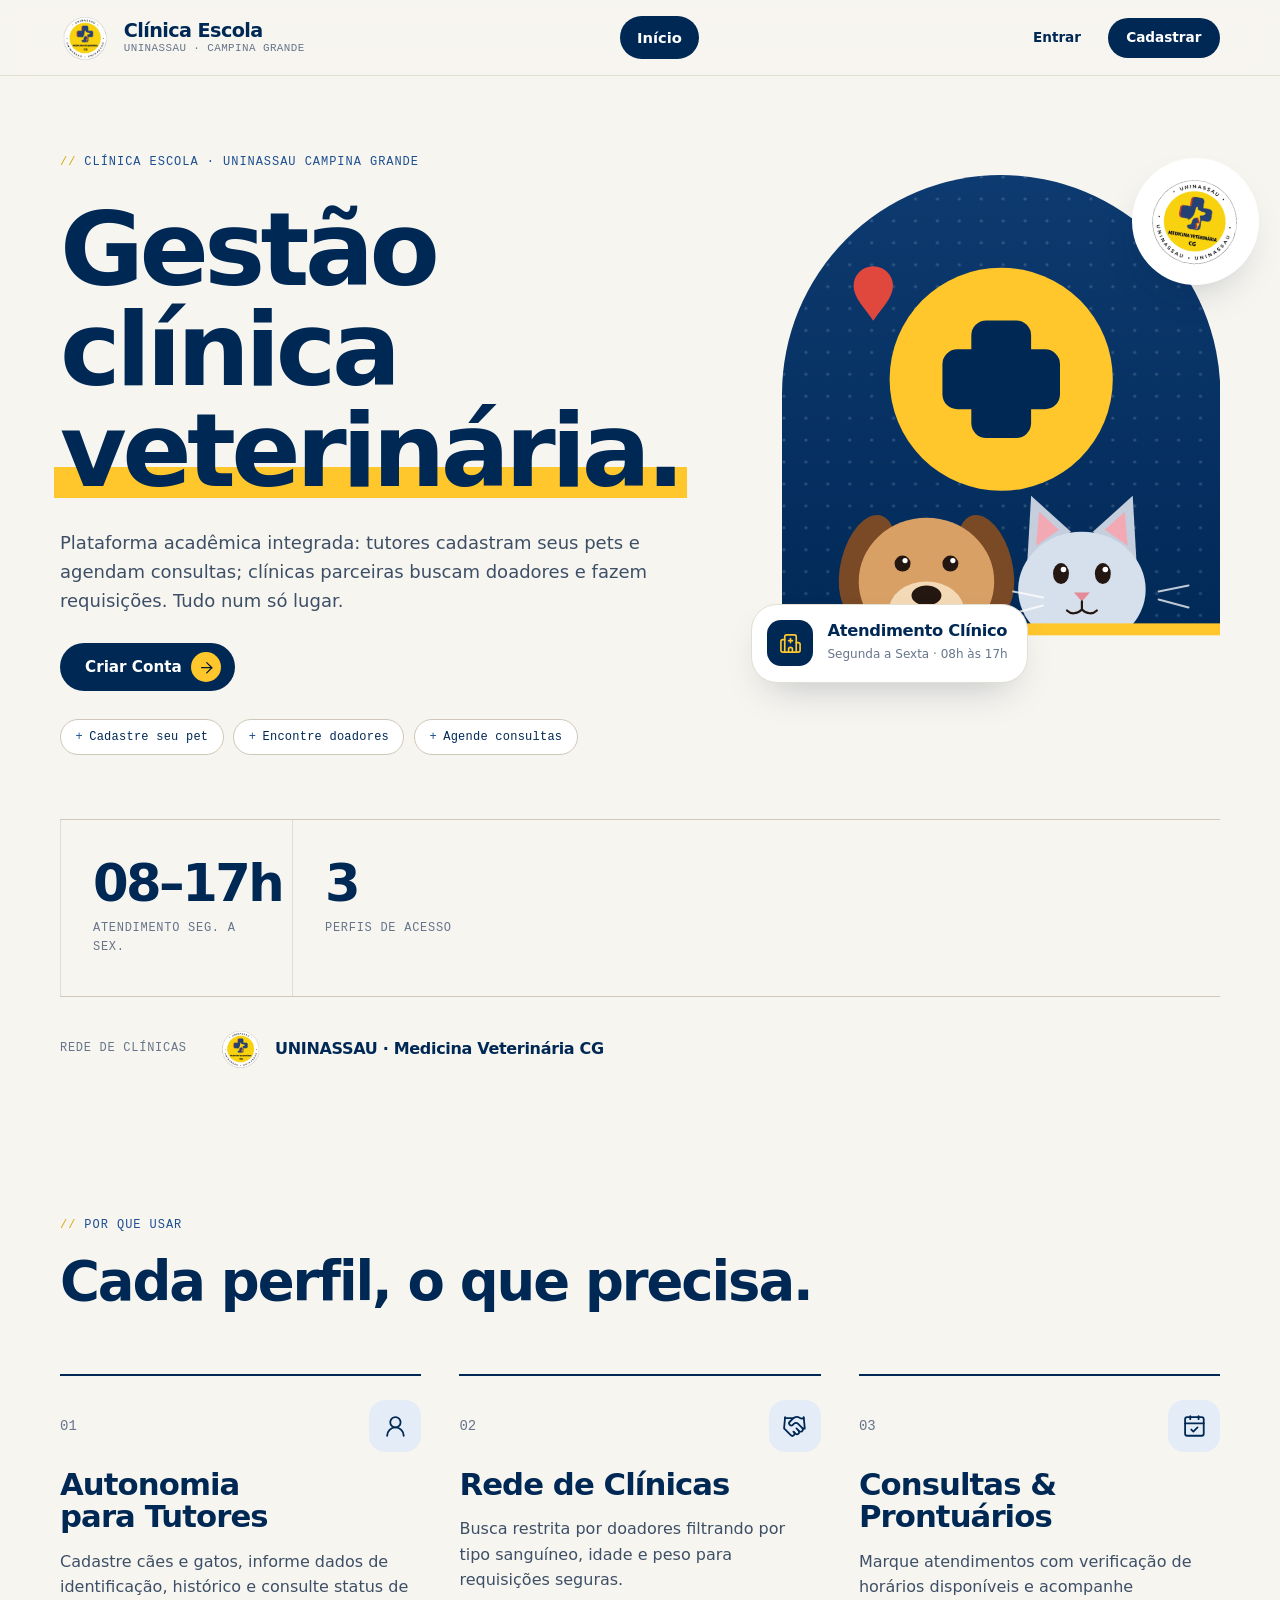
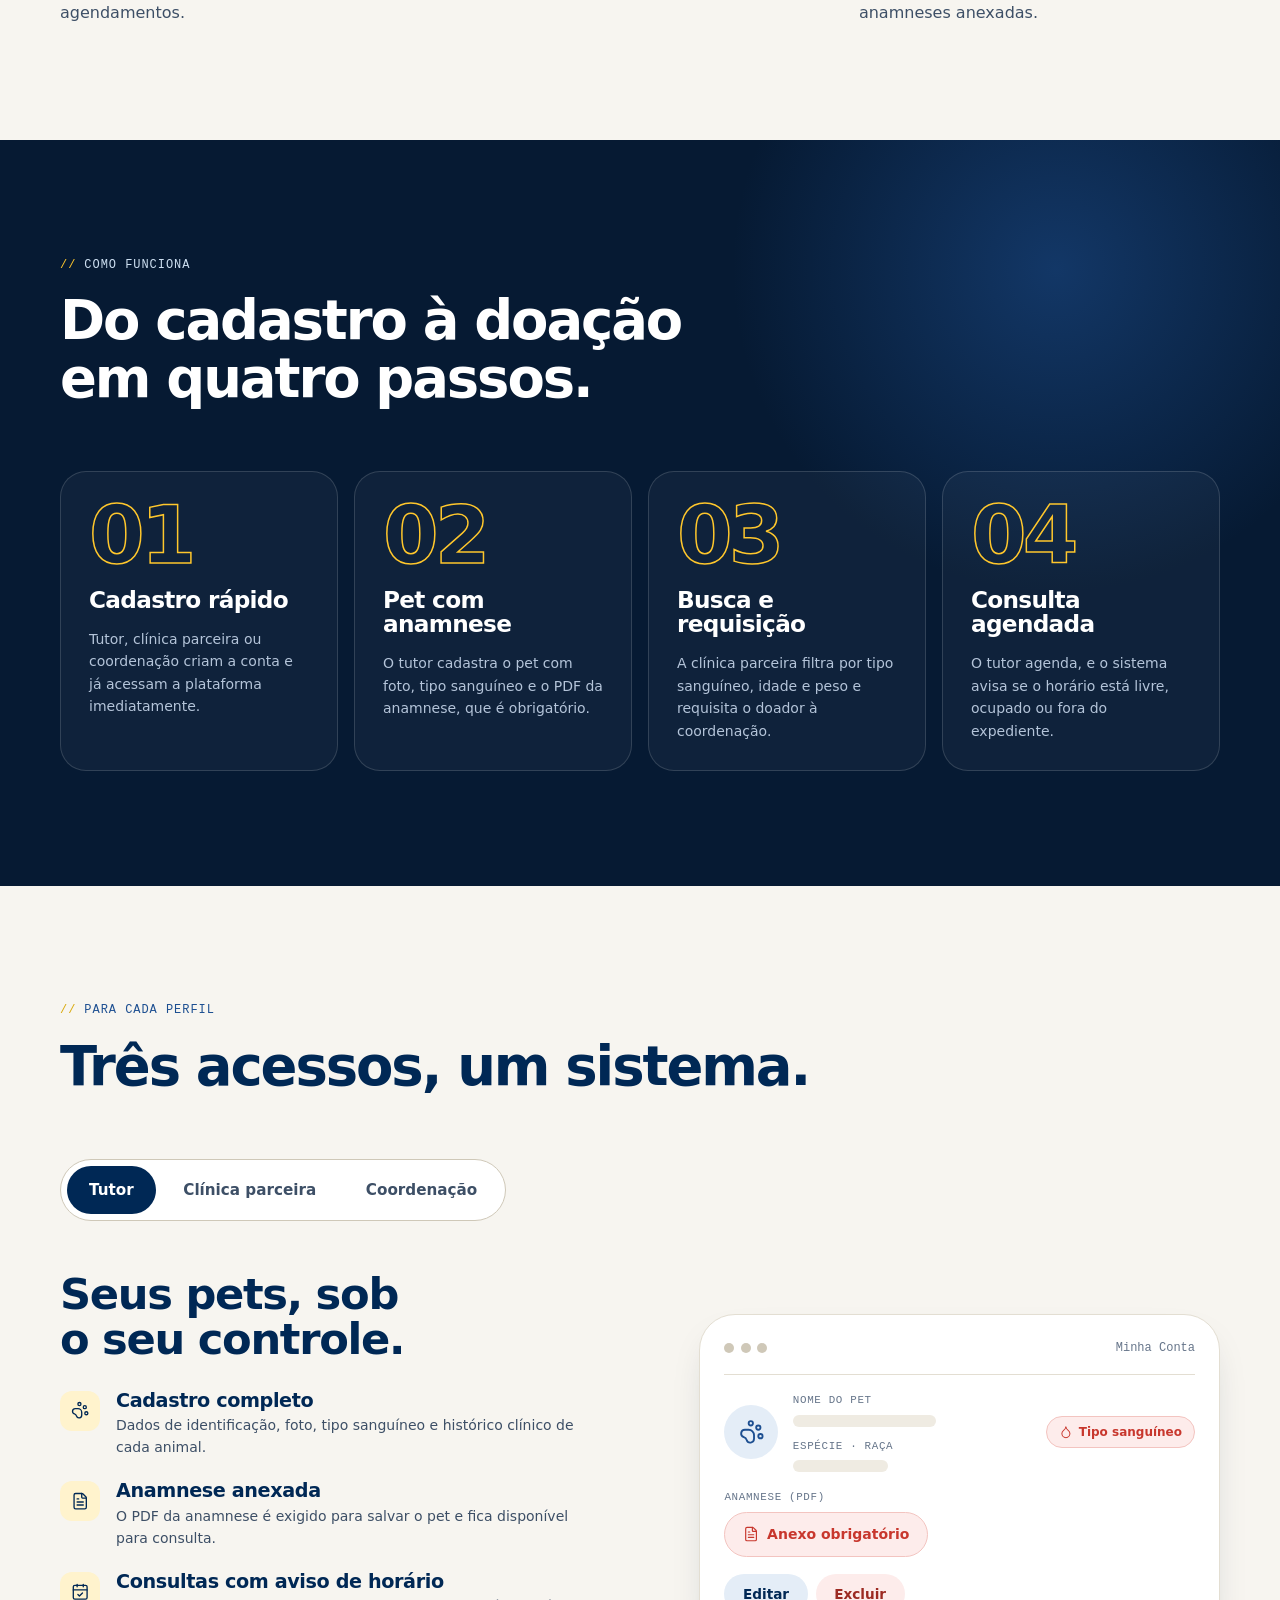
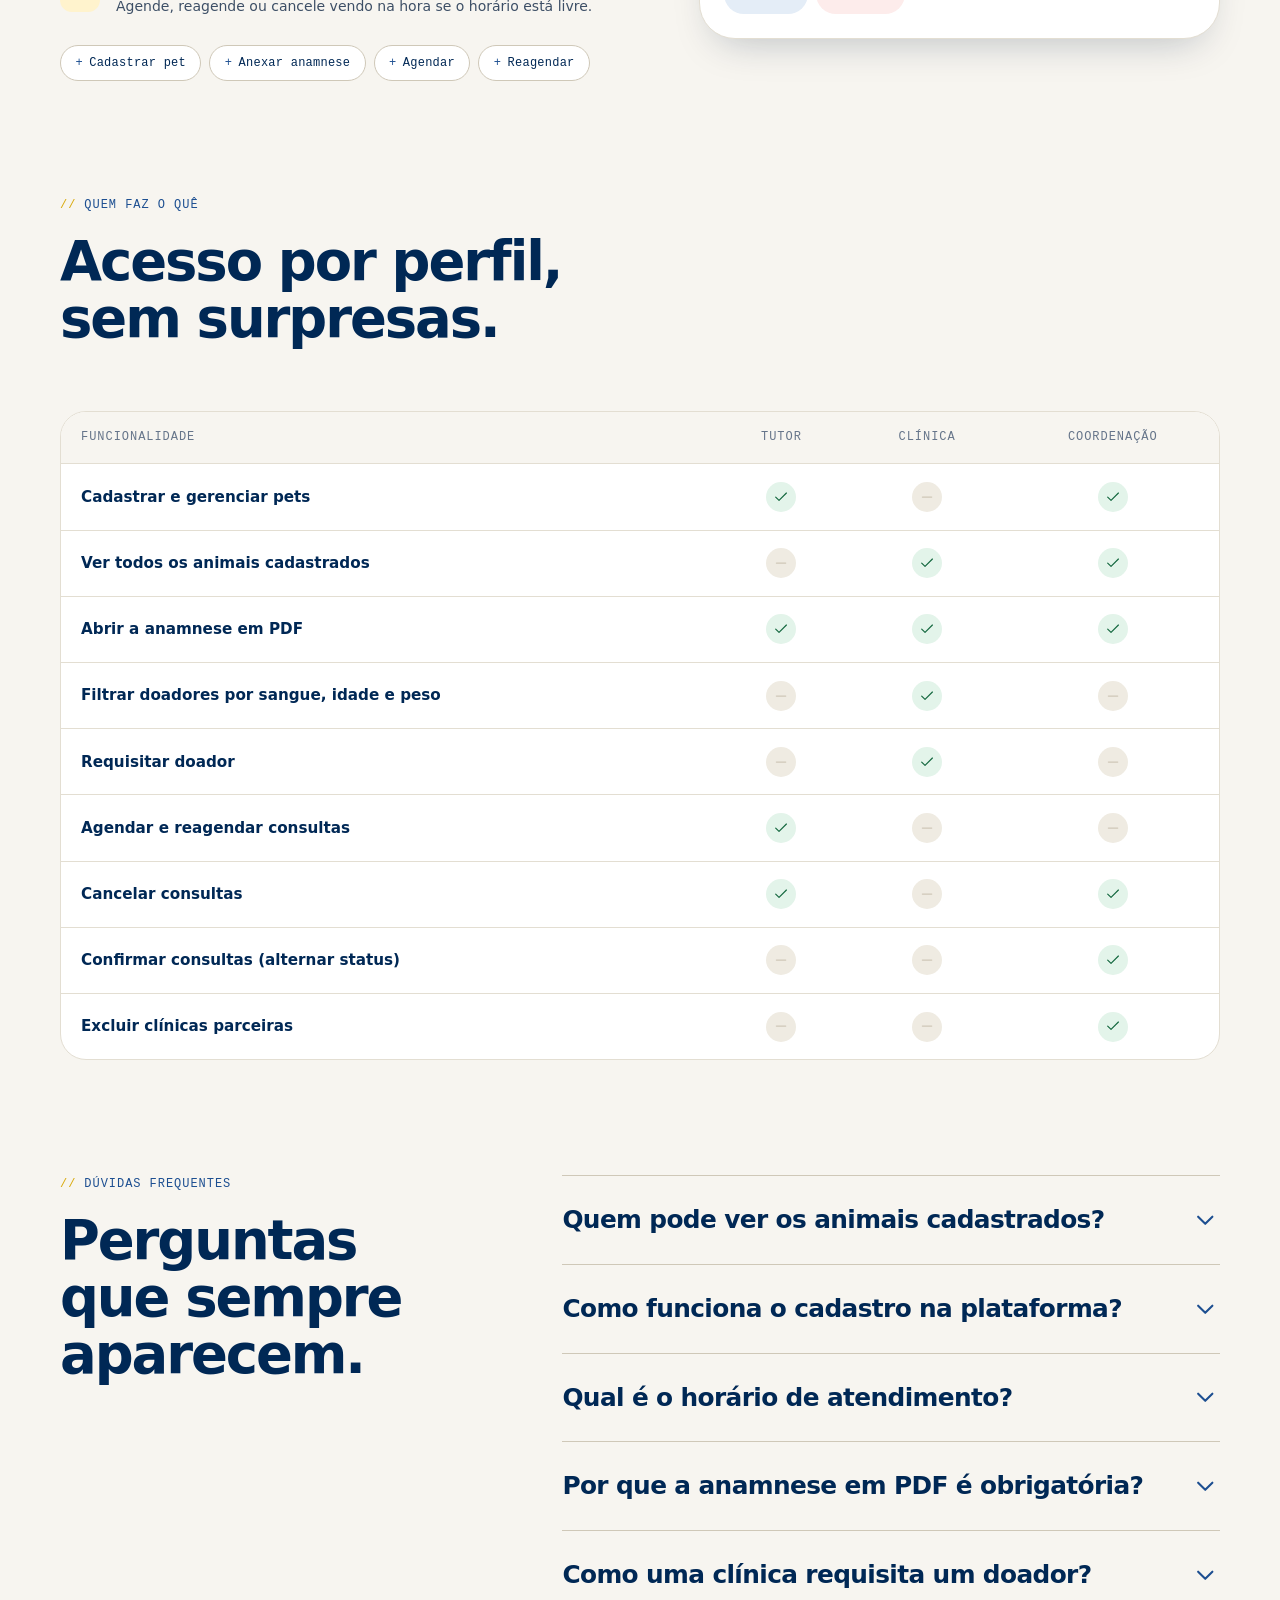
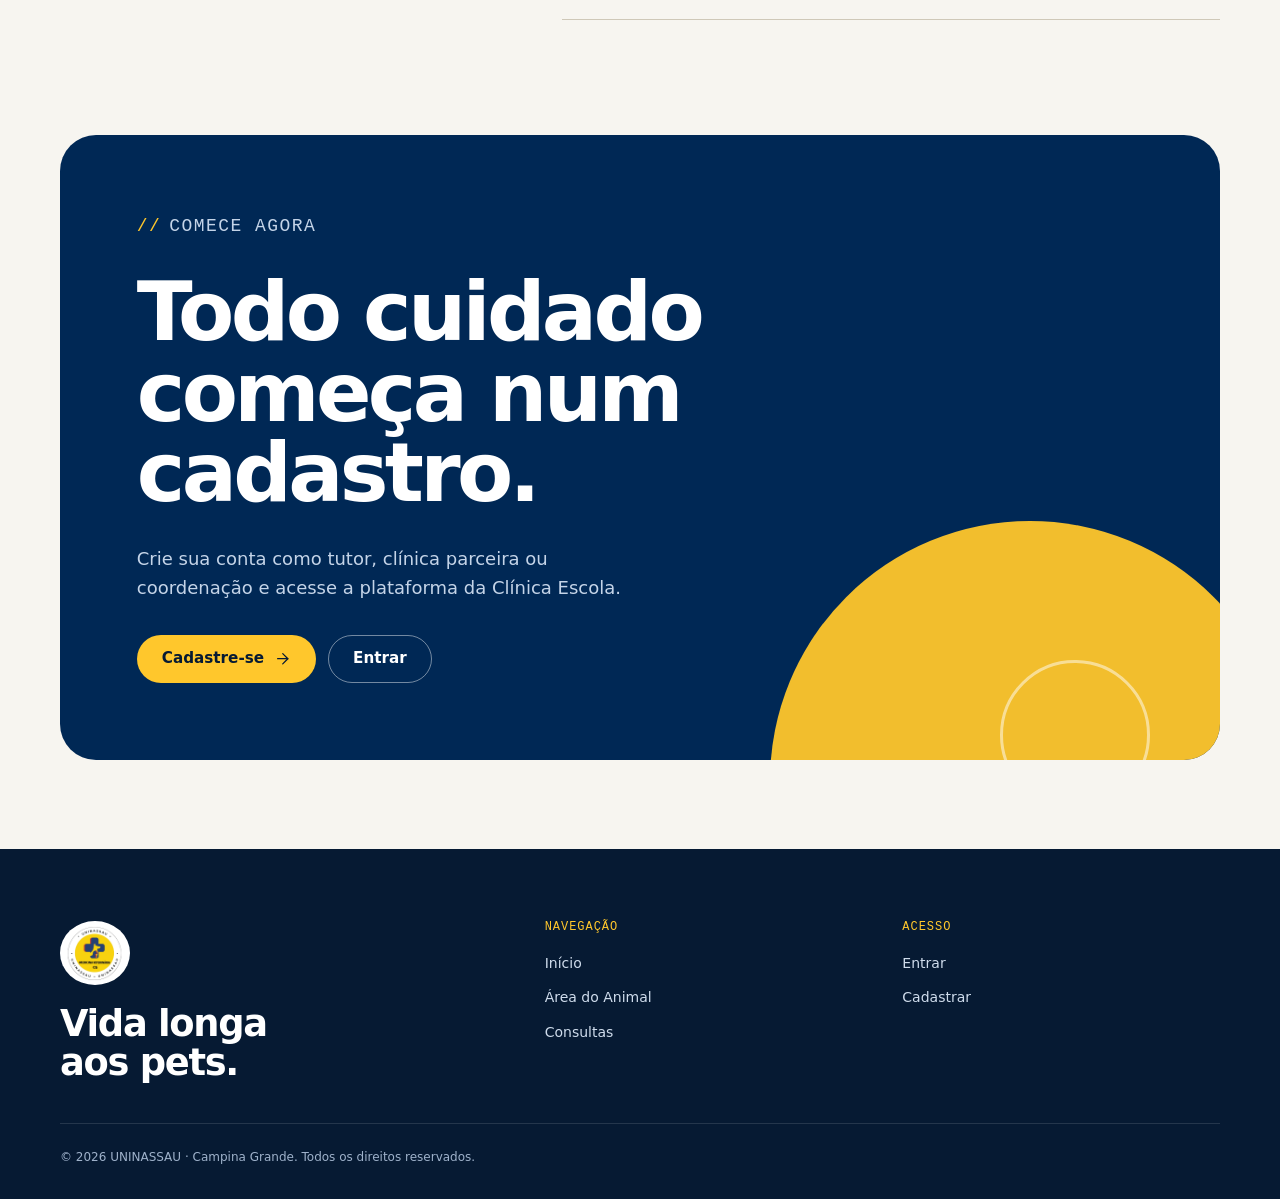
==== commit 80e113b8: "Index atualizado" ====
--- a/Hemo_vet2.0/index.html
+++ b/Hemo_vet2.0/index.html
@@ -71,7 +71,7 @@
                 <button onclick="switchTab('animals')" id="nav-animals" class="nav-btn">Área do Animal</button>
                 <button onclick="switchTab('tutor-area')" id="nav-tutor-area" class="nav-btn hidden">Minha Conta (Tutor)</button>
                 <button onclick="switchTab('appointments')" id="nav-appointments" class="nav-btn">Consultas</button>
-                <button onclick="switchTab('clinics')" id="nav-clinics" class="nav-btn">Clínicas Parceiras</button>
+                <button onclick="switchTab('clinics')" id="nav-clinics" class="nav-btn hidden">Clínicas Parceiras</button>
             </nav>
 
             <div class="header-actions">
@@ -92,7 +92,7 @@
         <button data-tab="animals" id="mobile-nav-animals" onclick="switchTab('animals'); toggleMobileMenu()" class="mobile-link">Área do Animal</button>
         <button data-tab="tutor-area" id="mobile-nav-tutor" onclick="switchTab('tutor-area'); toggleMobileMenu()" class="mobile-link hidden">Minha Conta (Tutor)</button>
         <button data-tab="appointments" id="mobile-nav-appointments" onclick="switchTab('appointments'); toggleMobileMenu()" class="mobile-link">Consultas</button>
-        <button data-tab="clinics" onclick="switchTab('clinics'); toggleMobileMenu()" class="mobile-link">Clínicas Parceiras</button>
+        <button data-tab="clinics" id="mobile-nav-clinics" onclick="switchTab('clinics'); toggleMobileMenu()" class="mobile-link hidden">Clínicas Parceiras</button>
     </div>
 
     <main id="conteudo">
@@ -107,11 +107,10 @@
                         <h1 class="display">Gestão clínica <em>veterinária.</em></h1>
                         <p class="lead">Plataforma acadêmica integrada: tutores cadastram seus pets e agendam consultas; clínicas parceiras buscam doadores e fazem requisições. Tudo num só lugar.</p>
                         <div class="hero__actions">
-                            <button onclick="switchTab('animals')" class="btn btn--dark">
-                                Explorar Animais e Doadores
+                            <button onclick="openModal('signup-select-modal')" class="btn btn--dark">
+                                Criar Conta
                                 <span class="btn__arrow"><svg class="icon"><use href="#i-arrow-right"/></svg></span>
                             </button>
-                            <button onclick="openModal('signup-select-modal')" class="link-btn">Cadastre-se</button>
                         </div>
                         <div class="hero__chips" aria-label="O que você pode fazer">
                             <span class="chip chip--plus">Cadastre seu pet</span>
@@ -225,7 +224,7 @@
                         <h2 id="h-como" class="h2">Do cadastro à doação em quatro passos.</h2>
                     </div>
                     <div class="steps">
-                        <article class="step"><span class="step__num">01</span><h3>Cadastro verificado</h3><p>Tutor, clínica parceira ou coordenação criam a conta e confirmam com um código de verificação.</p></article>
+                        <article class="step"><span class="step__num">01</span><h3>Cadastro rápido</h3><p>Tutor, clínica parceira ou coordenação criam a conta e já acessam a plataforma imediatamente.</p></article>
                         <article class="step"><span class="step__num">02</span><h3>Pet com anamnese</h3><p>O tutor cadastra o pet com foto, tipo sanguíneo e o PDF da anamnese, que é obrigatório.</p></article>
                         <article class="step"><span class="step__num">03</span><h3>Busca e requisição</h3><p>A clínica parceira filtra por tipo sanguíneo, idade e peso e requisita o doador à coordenação.</p></article>
                         <article class="step"><span class="step__num">04</span><h3>Consulta agendada</h3><p>O tutor agenda, e o sistema avisa se o horário está livre, ocupado ou fora do expediente.</p></article>
@@ -346,7 +345,7 @@
                     </div>
                     <div class="faq">
                         <details><summary>Quem pode ver os animais cadastrados? <svg class="icon"><use href="#i-chevron-down"/></svg></summary><p>Coordenação e clínicas parceiras logadas veem todos os animais. O tutor acessa apenas os próprios pets, na aba Minha Conta.</p></details>
-                        <details><summary>Como funciona o código de verificação? <svg class="icon"><use href="#i-chevron-down"/></svg></summary><p>O cadastro tem duas etapas: você preenche os dados e o sistema gera um código de 6 dígitos, exibido na própria tela. Digite o código para confirmar a conta.</p></details>
+                        <details><summary>Como funciona o cadastro na plataforma? <svg class="icon"><use href="#i-chevron-down"/></svg></summary><p>Escolha o seu perfil (Tutor, Clínica Parceira ou Coordenação), preencha seus dados no formulário e conclua o cadastro na mesma hora para acessar o sistema.</p></details>
                         <details><summary>Qual é o horário de atendimento? <svg class="icon"><use href="#i-chevron-down"/></svg></summary><p>De segunda a sexta, das 08h às 17h. Fins de semana não têm atendimento, horários já ocupados são bloqueados e horários fora do expediente recebem um aviso.</p></details>
                         <details><summary>Por que a anamnese em PDF é obrigatória? <svg class="icon"><use href="#i-chevron-down"/></svg></summary><p>O sistema exige o arquivo para salvar o pet. Depois de anexado, ele fica disponível para visualização pela coordenação e pelas clínicas parceiras.</p></details>
                         <details><summary>Como uma clínica requisita um doador? <svg class="icon"><use href="#i-chevron-down"/></svg></summary><p>Logada, a clínica abre a Área do Animal e usa o botão de requisição no card do animal, ou o portal em Clínicas Parceiras. A requisição segue para a coordenação e as últimas ficam listadas no portal.</p></details>
@@ -493,7 +492,7 @@
                         <h2>Clínicas Parceiras</h2>
                         <p>Rede de clínicas cadastradas para requisição de doadores e transferências.</p>
                     </div>
-                    <button onclick="openModal('clinic-signup-modal')" class="btn btn--dark"><svg class="icon"><use href="#i-hospital"/></svg> Cadastrar Minha Clínica</button>
+                    <button id="btn-register-clinic" onclick="openModal('clinic-signup-modal')" class="btn btn--dark hidden"><svg class="icon"><use href="#i-hospital"/></svg> Cadastrar Clínica</button>
                 </div>
 
                 <div id="clinic-portal-box" class="portal hidden">
@@ -528,7 +527,7 @@
                         <li><button onclick="switchTab('home')">Início</button></li>
                         <li><button onclick="switchTab('animals')">Área do Animal</button></li>
                         <li><button onclick="switchTab('appointments')">Consultas</button></li>
-                        <li><button onclick="switchTab('clinics')">Clínicas Parceiras</button></li>
+                        <li id="footer-nav-clinics" class="hidden"><button onclick="switchTab('clinics')">Clínicas Parceiras</button></li>
                     </ul>
                 </div>
                 <div class="footer-col">
@@ -608,19 +607,14 @@
     <div id="signup-modal" class="modal hidden" role="dialog" aria-modal="true" aria-labelledby="t-signup">
         <div class="modal-card">
             <button onclick="closeModal('signup-modal')" class="modal-close" aria-label="Fechar"><svg class="icon"><use href="#i-x"/></svg></button>
-            <div class="modal-head"><h3 id="t-signup">Cadastro de Tutor</h3><p>Crie sua conta com validação por e-mail.</p></div>
-            <form id="signup-form-step1" onsubmit="requestVerificationCode(event, 'tutor')" class="form-stack">
+            <div class="modal-head"><h3 id="t-signup">Cadastro de Tutor</h3><p>Crie sua conta para gerenciar seus pets.</p></div>
+            <form id="signup-form" onsubmit="handleSignup(event, 'tutor')" class="form-stack">
                 <div><label for="signup-name">Nome Completo</label><input type="text" id="signup-name" required placeholder="Maria Silva"></div>
                 <div><label for="signup-email">E-mail</label><input type="email" id="signup-email" required placeholder="maria@email.com"></div>
                 <div><label for="signup-password">Senha</label><input type="password" id="signup-password" required placeholder="••••••••"></div>
                 <div><label for="signup-confirm-password">Confirmar Senha</label><input type="password" id="signup-confirm-password" required placeholder="••••••••"></div>
-                <button type="submit" class="btn btn--dark btn--block">Enviar Código de Verificação</button>
+                <button type="submit" class="btn btn--dark btn--block">Concluir Cadastro</button>
             </form>
-            <div id="signup-form-step2" class="hidden form-stack" style="margin-top:1rem">
-                <div class="verify-box"><svg class="icon"><use href="#i-send"/></svg> Código simulado: <strong id="simulated-code-display"></strong></div>
-                <div><label for="signup-verification-input">Código de Verificação</label><input type="text" id="signup-verification-input" class="code-input" required placeholder="000000"></div>
-                <button type="button" onclick="confirmSignupVerification('tutor')" class="btn btn--ok btn--block">Confirmar Cadastro</button>
-            </div>
         </div>
     </div>
 
@@ -628,17 +622,12 @@
         <div class="modal-card">
             <button onclick="closeModal('admin-signup-modal')" class="modal-close" aria-label="Fechar"><svg class="icon"><use href="#i-x"/></svg></button>
             <div class="modal-head"><h3 id="t-admin-signup">Cadastro Institucional</h3><p>Exclusivo para e-mail <strong>@uninassau.edu.br</strong>.</p></div>
-            <form id="admin-signup-form-step1" onsubmit="requestVerificationCode(event, 'admin')" class="form-stack">
+            <form id="admin-signup-form" onsubmit="handleSignup(event, 'admin')" class="form-stack">
                 <div><label for="admin-signup-name">Nome / Veterinário</label><input type="text" id="admin-signup-name" required placeholder="Dr. Nome Sobrenome"></div>
                 <div><label for="admin-signup-email">E-mail Institucional</label><input type="email" id="admin-signup-email" required placeholder="medico@uninassau.edu.br"></div>
                 <div><label for="admin-signup-password">Senha</label><input type="password" id="admin-signup-password" required placeholder="••••••••"></div>
-                <button type="submit" class="btn btn--dark btn--block">Enviar Código de Verificação</button>
+                <button type="submit" class="btn btn--dark btn--block">Concluir Cadastro</button>
             </form>
-            <div id="admin-signup-form-step2" class="hidden form-stack" style="margin-top:1rem">
-                <div class="verify-box"><svg class="icon"><use href="#i-send"/></svg> Código: <strong id="admin-simulated-code-display"></strong></div>
-                <div><label for="admin-verification-input">Código de Verificação</label><input type="text" id="admin-verification-input" class="code-input" required placeholder="000000"></div>
-                <button type="button" onclick="confirmSignupVerification('admin')" class="btn btn--ok btn--block">Confirmar Cadastro</button>
-            </div>
         </div>
     </div>
 
@@ -646,7 +635,7 @@
         <div class="modal-card modal-card--md">
             <button onclick="closeModal('clinic-signup-modal')" class="modal-close" aria-label="Fechar"><svg class="icon"><use href="#i-x"/></svg></button>
             <div class="modal-head"><h3 id="t-clinic-signup">Cadastro de Clínica Parceira</h3><p>Credenciamento para requisição de doadores.</p></div>
-            <form id="clinic-signup-form-step1" onsubmit="requestVerificationCode(event, 'clinic')" class="form-stack">
+            <form id="clinic-signup-form" onsubmit="handleSignup(event, 'clinic')" class="form-stack">
                 <div><label for="cs-name">Nome da Clínica / Hospital</label><input type="text" id="cs-name" required placeholder="Ex: Clínica PetLife"></div>
                 <div class="form-grid form-grid--2">
                     <div><label for="cs-cnpj">CNPJ</label><input type="text" id="cs-cnpj" required placeholder="00.000.000/0001-00"></div>
@@ -658,13 +647,8 @@
                 </div>
                 <div><label for="cs-address">Endereço</label><input type="text" id="cs-address" required placeholder="Rua Exemplo, 123 - Centro"></div>
                 <div><label for="cs-password">Senha</label><input type="password" id="cs-password" required placeholder="••••••••"></div>
-                <button type="submit" class="btn btn--dark btn--block">Enviar Código de Verificação</button>
+                <button type="submit" class="btn btn--dark btn--block">Concluir Cadastro</button>
             </form>
-            <div id="clinic-signup-form-step2" class="hidden form-stack" style="margin-top:1rem">
-                <div class="verify-box"><svg class="icon"><use href="#i-send"/></svg> Código: <strong id="clinic-simulated-code-display"></strong></div>
-                <div><label for="clinic-verification-input">Código de Verificação</label><input type="text" id="clinic-verification-input" class="code-input" required placeholder="000000"></div>
-                <button type="button" onclick="confirmSignupVerification('clinic')" class="btn btn--ok btn--block">Confirmar Cadastro</button>
-            </div>
         </div>
     </div>
 
@@ -742,4 +726,4 @@
     <script src="js/home.js"></script>
     <script src="js/main.js"></script>
 </body>
-</html>
+</html>
